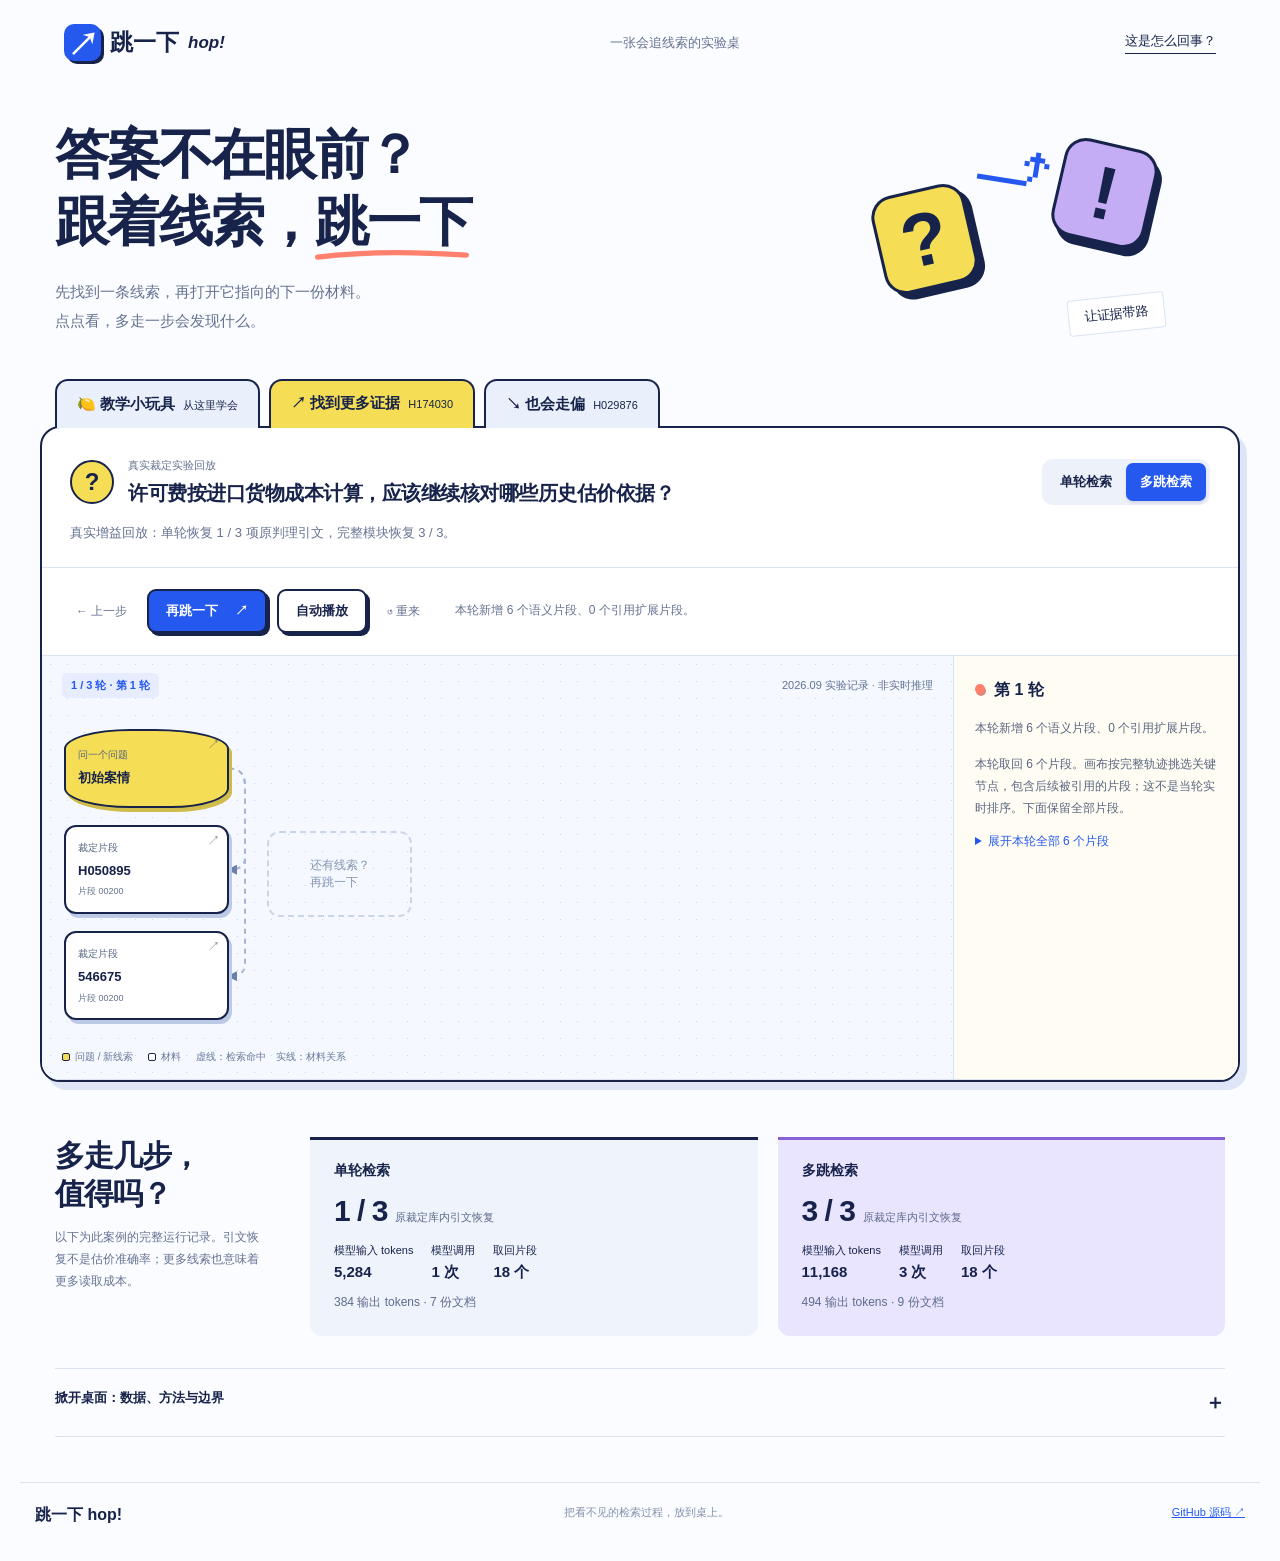
==== index.html @ 6ce22c38 "Build interactive multi-hop evidence playground" ====
<!doctype html>
<html lang="zh-CN"><head><meta charset="utf-8"><meta name="viewport" content="width=device-width, initial-scale=1"><meta name="theme-color" content="#2458ef"><meta name="description" content="点开线索，跳到下一份证据。一个可以玩的多跳检索实验，含真实海关裁定实验回放。"><title>跳一下 hop! · 多跳检索游乐场</title><link rel="stylesheet" href="style.css"></head>
<body><a class="skip" href="#playground">跳到实验桌</a><header class="topbar"><a href="./" class="logo" aria-label="跳一下首页"><span class="logo-icon">↗</span>跳一下<span class="logo-en">hop!</span></a><span class="edition">一张会追线索的实验桌</span><a href="#about" class="about-link">这是怎么回事？</a></header>
<main><section class="intro"><div><h1>答案不在眼前？<br>跟着线索，<span class="headline-hop">跳一下<svg viewBox="0 0 235 15" aria-hidden="true"><path d="M4 10Q100 -2 228 7"/></svg></span></h1><p>先找到一条线索，再打开它指向的下一份材料。<br>点点看，多走一步会发现什么。</p></div><div class="hero-toy" aria-hidden="true"><span class="toy toy-a">?</span><span class="toy-arc">⤴</span><span class="toy toy-b">!</span><span class="toy-caption">让证据带路</span></div></section>
<section id="playground" class="playground" aria-label="多跳检索互动演示"><div class="scenario-tabs" id="scenarios" aria-label="选择演示场景"></div><div class="desk"><div class="desk-top"><div class="question-wrap"><span class="question-icon">?</span><div><span id="kind" class="kind"></span><h2 id="question"></h2></div></div><div class="mode-switch" aria-label="检索方式"><button data-mode="flat" aria-pressed="false">单轮检索</button><button data-mode="full" aria-pressed="true">多跳检索</button></div></div><p class="scene-note" id="description"></p><div class="workspace"><div class="board-area"><div class="board-meta"><span id="step-label">准备出发</span><span class="replay-label" id="replay-label">脚本演示 · 不调用模型</span></div><div id="board" class="board" aria-label="证据路径"><svg id="connections" aria-hidden="true"></svg><div id="nodes" class="nodes"></div></div><div class="board-legend"><span><i class="legend-query"></i>问题 / 新线索</span><span><i class="legend-doc"></i>材料</span><span>虚线：检索命中　实线：材料关系</span></div></div><aside class="inspector" aria-label="当前线索详情"><div class="inspector-heading"><span class="pin"></span><h3 id="detail-title">从一个问题开始</h3></div><div id="detail-body"></div></aside></div><div class="controls"><div class="control-buttons"><button id="previous" class="reset" aria-label="回到上一轮">← 上一步</button><button id="next" class="button primary">开始追线索 <span>↗</span></button><button id="autoplay" class="button secondary" aria-pressed="false">自动播放</button><button id="reset" class="reset">↺ 重来</button></div><p id="step-description" role="status" aria-live="polite"></p></div></div></section>
<section class="comparison" aria-label="两种方式的对比"><div class="comparison-intro"><h2>多走几步，<br>值得吗？</h2><p id="comparison-note"></p></div><div id="metric-cards" class="metric-cards"></div></section><section id="about" class="about"><details><summary>掀开桌面：数据、方法与边界 <span>＋</span></summary><nav id="research-sources" aria-label="研究与数据来源"></nav><div id="aggregate-summary" class="aggregate-summary"></div><div class="about-content"><div><h3>你正在看什么</h3><p>这是可交互的教学示意和既有实验回放。点击与动画只展开已记录路径，不会实时调用大模型，也不会替你作出关税认定。</p><p>多跳检索在本演示中，是利用中间材料里的线索继续检索或沿文档引用关系追查。单轮只是本实验的一种基线配置，不代表所有 RAG 的能力。</p></div><div><h3>当前场景的来源与限制</h3><div id="limitations"></div></div><div><h3>如何读这些线</h3><p>虚线表示一次检索找到的材料；实线表示材料之间有明确关系。教学场景的关系是为解释机制编排的；真实场景沿用实验中的引用关系与记录。</p><p>找到曾被裁定引用的文件，不等于证明该文件适用于当前案件，更不等于自动估价正确。请打开节点查看出处。</p></div></div></details></section></main><footer><span class="footer-brand">跳一下 hop!</span><span>把看不见的检索过程，放到桌上。</span><a href="https://github.com/yuguangtongchen1/multihop-playground" target="_blank" rel="noopener noreferrer">GitHub 源码 ↗</a></footer><script src="app.js"></script></body></html>
---- style.css ----
:root{--ink:#17234a;--blue:#2458ef;--yellow:#f5de55;--coral:#ff806c;--purple:#c4adf5;--pale:#edf3ff;--line:#dbe3f3}*{box-sizing:border-box}html{scroll-behavior:smooth}body{margin:0;background:#fafcff;color:var(--ink);font-family:"PingFang SC","Microsoft YaHei",sans-serif;font-size:15px}button,a{-webkit-tap-highlight-color:transparent}button{font:inherit;color:inherit;cursor:pointer}button:disabled{cursor:default;opacity:.48}a{color:var(--blue)}:focus-visible{outline:3px solid var(--coral);outline-offset:5px}.skip{position:absolute;left:12px;top:-50px;z-index:10;background:#fff;padding:10px}.skip:focus{top:10px}.topbar{max-width:1440px;margin:auto;display:flex;align-items:center;justify-content:space-between;padding:24px 5%;gap:20px}.logo{display:flex;align-items:center;gap:9px;text-decoration:none;color:var(--ink);font-weight:900;font-size:23px}.logo-icon{background:var(--blue);color:white;border-radius:10px;box-shadow:3px 3px 0 var(--ink);display:grid;place-items:center;width:37px;height:37px;font-size:32px}.logo-en{font-size:17px;font-style:italic}.edition{font-size:13px;color:#657291}.about-link{font-size:13px;color:var(--ink);text-decoration:none;border-bottom:1px solid var(--ink);padding-bottom:3px}main{max-width:1320px;margin:auto;padding:0 40px}.intro{display:flex;justify-content:space-between;align-items:center;padding:36px 15px 42px}.intro h1{font-size:clamp(35px,4.2vw,59px);line-height:1.25;letter-spacing:-2px;margin:0;font-weight:900}.intro p{line-height:1.9;color:#657291;margin:23px 0 0}.headline-hop{position:relative;display:inline-block}.headline-hop svg{position:absolute;left:0;bottom:-8px;width:100%;height:15px;fill:none;stroke:var(--coral);stroke-width:8;stroke-linecap:round}.hero-toy{position:relative;width:315px;height:190px;margin-right:55px}.toy{position:absolute;display:grid;place-items:center;font-size:75px;font-weight:900;width:95px;height:100px;border:3px solid var(--ink);border-radius:22px;box-shadow:6px 7px 0 var(--ink)}.toy-a{background:var(--yellow);transform:rotate(-13deg);top:56px;left:22px}.toy-b{background:var(--purple);transform:rotate(13deg);top:10px;right:18px}.toy-arc{position:absolute;top:9px;left:121px;font-size:80px;transform:rotate(9deg);color:var(--blue)}.toy-caption{position:absolute;bottom:-9px;right:5px;font-size:13px;transform:rotate(-6deg);background:white;border:1px solid var(--line);padding:8px 15px;border-radius:3px}.scenario-tabs{display:flex;gap:9px;padding-left:15px;flex-wrap:wrap}.scenario-tab{border:2px solid var(--ink);border-bottom:0;border-radius:13px 13px 0 0;padding:13px 20px;background:#eaf0fb;font-weight:700;position:relative;top:2px}.scenario-tab[aria-pressed=true]{background:var(--yellow);z-index:1;padding-bottom:15px}.scenario-tab .tab-sub{font-size:11px;font-weight:500;margin-left:8px}.desk{border:2px solid var(--ink);border-radius:20px;box-shadow:7px 8px 0 #dde5f6;background:#fff;overflow:hidden}.desk-top{display:flex;justify-content:space-between;align-items:center;gap:20px;padding:27px 28px 0}.question-wrap{display:flex;align-items:center;gap:14px}.question-icon{display:grid;place-items:center;background:var(--yellow);width:44px;height:44px;border:2px solid var(--ink);border-radius:50%;font-size:24px;font-weight:900;flex-shrink:0}.kind{color:#657291;font-size:11px}.question-wrap h2{margin:5px 0 0;font-size:20px;line-height:1.5;letter-spacing:-.5px}.mode-switch{display:flex;background:#edf1fa;border-radius:10px;padding:4px;flex-shrink:0}.mode-switch button{border:0;background:transparent;padding:10px 14px;border-radius:7px;font-size:13px;font-weight:700}.mode-switch button[aria-pressed=true]{background:var(--blue);color:white;box-shadow:0 2px 3px #1c2d6320}.scene-note{margin:14px 28px 22px;color:#657291;font-size:13px;line-height:1.7;max-width:850px}.workspace{display:grid;grid-template-columns:minmax(0,1fr) 285px;gap:0;border-top:1px solid var(--line);border-bottom:1px solid var(--line);min-height:370px}.board-area{background-color:#f5f8ff;background-image:radial-gradient(#c9d4eb .8px,transparent .8px);background-size:17px 17px;position:relative;min-width:0}.board-meta{display:flex;justify-content:space-between;gap:10px;padding:17px 20px;font-size:11px;color:#607294}.board-meta #step-label{font-weight:800;color:var(--blue);background:#e7edff;border-radius:5px;padding:5px 9px}.replay-label{padding:5px 0}.board{position:relative;min-height:295px;padding:14px 22px 30px;overflow:auto}.nodes{position:relative;display:flex;align-items:center;gap:35px;min-height:240px;z-index:1}.node-column{display:flex;flex-direction:column;gap:17px;min-width:128px;max-width:165px;flex:1;align-self:center}.node{position:relative;width:100%;padding:14px 12px;text-align:left;border:2px solid var(--ink);background:#fff;border-radius:12px;box-shadow:3px 4px 0 #bccae5;min-height:79px;transition:transform .16s}.node:hover{transform:translateY(-3px)}.node[aria-pressed=true]{outline:3px solid var(--blue);outline-offset:3px}.node.query{background:var(--yellow);border-radius:40% 45% 35% 40% / 25% 25% 25% 25%;box-shadow:3px 4px 0 #d0bc4b}.node .node-type{font-size:10px;color:#536380;display:block;margin-bottom:7px}.node .node-title{font-size:13px;line-height:1.45;font-weight:800;display:block;overflow-wrap:anywhere}.node .node-arrow{position:absolute;right:7px;top:5px;font-size:13px;opacity:.5}.node.fresh{animation:pop .3s ease-out}.node.is-terminal{background:#e7dfff}.node-column.ghost{border:2px dashed #cad5e9;min-height:86px;border-radius:13px;display:grid;place-items:center;color:#8394b2;font-size:12px;max-width:145px;padding:10px}.board svg{position:absolute;top:0;left:0;pointer-events:none;z-index:0;overflow:visible}.board-legend{padding:0 20px 15px;display:flex;gap:15px;flex-wrap:wrap;color:#69799a;font-size:10px}.board-legend span{display:flex;gap:5px;align-items:center}.board-legend i{width:8px;height:8px;border-radius:2px;display:inline-block;border:1px solid var(--ink)}.legend-query{background:var(--yellow)}.legend-doc{background:white}.inspector{padding:22px 21px;background:#fffdf3;border-left:1px solid var(--line);font-size:13px;max-height:480px;overflow:auto}.inspector-heading{display:flex;gap:9px;align-items:flex-start}.pin{display:block;width:10px;height:10px;border-radius:50%;background:var(--coral);box-shadow:1px 2px 0 #d38a80;flex-shrink:0;margin-top:6px}.inspector h3{font-size:16px;margin:0 0 15px;line-height:1.5}.inspector p{font-size:12px;line-height:1.85;color:#596581;margin:0 0 14px}.inspector blockquote{margin:14px 0;padding-left:11px;border-left:3px solid var(--purple);font-size:11px;color:#536380;line-height:1.7;overflow-wrap:anywhere}.inspector a{font-size:12px;display:inline-block;margin:4px 0 10px;word-break:break-word}.detail-tag{display:inline-block;border:1px solid #d3cdb6;border-radius:4px;padding:4px 7px;font-size:10px;margin-bottom:13px}.controls{padding:20px 24px;display:flex;align-items:center;gap:25px;min-height:88px}.control-buttons{display:flex;gap:10px;align-items:center;flex-shrink:0}.button{border:2px solid var(--ink);border-radius:9px;padding:11px 17px;font-size:13px;font-weight:700;box-shadow:3px 3px 0 var(--ink)}.button:active:not(:disabled){transform:translate(2px,2px);box-shadow:1px 1px 0 var(--ink)}.primary{background:var(--blue);color:white}.primary span{margin-left:13px}.secondary{background:#fff}.reset{border:0;background:none;font-size:12px;color:#657291;padding:10px}.controls p{font-size:12px;line-height:1.65;color:#657291;margin:0}.comparison{display:flex;gap:45px;padding:55px 15px 32px}.comparison-intro{width:210px;flex-shrink:0}.comparison h2{font-size:30px;line-height:1.25;margin:0 0 15px;letter-spacing:-1px}.comparison-intro p{font-size:12px;line-height:1.8;color:#657291}.metric-cards{display:grid;grid-template-columns:1fr 1fr;gap:20px;flex:1}.metric-card{padding:22px 24px;border-top:3px solid var(--ink);background:#eef3fc;border-radius:0 0 12px 12px}.metric-card.full{background:#eae5ff;border-top-color:#8762d6}.metric-card h3{font-size:14px;margin:0 0 14px}.metric-card .big-value{font-size:30px;font-weight:900;letter-spacing:-1px}.metric-card .big-label{font-size:11px;color:#5d6c8b;margin-left:8px}.metric-card p{font-size:12px;line-height:1.8;margin:10px 0 0;color:#5d6c8b}.metric-row{display:flex;gap:18px;flex-wrap:wrap;margin-top:15px;font-size:11px}.metric-row span{display:block}.metric-row b{display:block;margin-top:5px;font-size:15px}.about{padding:0 15px 45px}.about details{border-top:1px solid var(--line);border-bottom:1px solid var(--line)}.about summary{padding:20px 0;cursor:pointer;font-size:13px;font-weight:700;list-style:none;display:flex;justify-content:space-between}.about summary::-webkit-details-marker{display:none}.about summary span{font-size:20px}.about details[open] summary span{transform:rotate(45deg)}.about-content{display:grid;grid-template-columns:1fr 1fr 1fr;gap:32px;padding-bottom:24px}.about-content h3{font-size:13px}.about-content p,.about-content li{font-size:12px;line-height:1.8;color:#657291}.about-content ul{padding-left:17px}footer{max-width:1240px;margin:auto;padding:22px 15px 35px;border-top:1px solid var(--line);display:flex;justify-content:space-between;gap:20px;color:#8290aa;font-size:11px}.footer-brand{color:var(--ink);font-weight:900;font-size:16px}@keyframes pop{from{transform:scale(.88);opacity:.3}to{transform:scale(1);opacity:1}}@media(min-width:1300px){.board{min-height:330px}.nodes{min-height:275px}}@media(max-width:950px){main{padding:0 22px}.hero-toy{margin-right:0;transform:scale(.8)}.workspace{grid-template-columns:minmax(0,1fr) 240px}.desk-top{padding:22px 20px 0}.question-wrap h2{font-size:17px}.controls{align-items:flex-start;flex-direction:column;gap:16px}.comparison{gap:25px}.comparison-intro{width:170px}.node-column{min-width:115px}.about-content{grid-template-columns:1fr 1fr}.about-content>div:last-child{grid-column:1/-1}}@media(max-width:680px){.topbar{padding:18px 20px}.edition{display:none}.logo{font-size:20px}.logo-en{font-size:14px}.intro{padding:26px 0 35px}.intro h1{font-size:37px}.intro p{font-size:13px;margin-top:18px}.hero-toy{display:none}main{padding:0 14px}.scenario-tabs{padding-left:5px;gap:5px}.scenario-tab{padding:11px 10px;font-size:11px}.scenario-tab .tab-sub{display:none}.desk{border-radius:14px;box-shadow:4px 5px 0 #dde5f6}.desk-top{align-items:flex-start;flex-direction:column;gap:16px;padding:20px 16px 0}.question-wrap h2{font-size:17px}.question-icon{width:35px;height:35px;font-size:20px}.mode-switch{width:100%}.mode-switch button{flex:1}.scene-note{margin:13px 16px 18px;font-size:12px}.workspace{display:flex;flex-direction:column}.board-meta{padding:14px 14px}.board{min-height:265px;padding:8px 18px 20px}.nodes{min-height:220px;gap:26px}.node-column{min-width:115px;max-width:140px;flex-shrink:0}.inspector{border-left:0;border-top:1px solid var(--line);max-height:240px;padding:18px}.inspector h3{margin-bottom:10px}.inspector p{margin-bottom:9px}.controls{padding:17px 15px;gap:15px}.control-buttons{gap:8px;width:100%;flex-wrap:wrap}.button{padding:10px 13px;font-size:12px}.reset{margin-left:auto}.comparison{padding:40px 5px 28px;display:block}.comparison-intro{width:auto;display:flex;align-items:center;gap:25px;margin-bottom:20px}.comparison h2{font-size:25px;flex-shrink:0;margin:0}.comparison-intro p{max-width:230px}.metric-cards{gap:12px}.metric-card{padding:17px 14px}.metric-card .big-value{font-size:25px}.metric-card .big-label{display:block;margin:3px 0 0}.metric-row{gap:12px}.about{padding:0 5px 30px}.about-content{display:block}.about-content>div{margin-bottom:24px}footer{margin:0 20px;padding:22px 0;flex-wrap:wrap}footer>span:last-child{display:none}}@media(prefers-reduced-motion:reduce){html{scroll-behavior:auto}*,*:before,*:after{animation:none!important;transition:none!important}}
.all-docs summary{cursor:pointer;font-size:12px;margin:14px 0;color:var(--blue)}.all-docs button{display:block;width:100%;text-align:left;border:0;border-bottom:1px solid #e2ddc9;background:transparent;padding:8px 0;font-size:11px}.back-detail{border:1px solid #c9c5b1;border-radius:5px;background:transparent;padding:7px 10px;font-size:11px;margin-top:9px;display:block}
@media(max-width:680px){.desk{display:flex;flex-direction:column}.desk-top{order:0}.scene-note{order:1}.controls{order:2;border-top:1px solid var(--line);background:#fff}.workspace{order:3}.intro{padding-top:17px;padding-bottom:25px}.intro h1{font-size:32px}.intro p{margin-top:15px}.controls .reset{margin-left:0;padding:7px 4px;font-size:10px}.controls .button{padding:9px 11px}.control-buttons{gap:7px}.controls p{font-size:11px}.comparison{padding-top:33px}}
/* Controls stay above the evidence table at every width. */
.desk{display:flex;flex-direction:column}.desk-top{order:0}.scene-note{order:1}.controls{order:2;border-top:1px solid var(--line)}.workspace{order:3}.chunk-number{display:block;font-size:9px;line-height:1.4;font-weight:500;margin-top:5px;color:#63728c}.aggregate-summary{padding:0 0 16px;border-bottom:1px solid var(--line);margin-bottom:20px;max-width:850px}.aggregate-summary h3{font-size:14px;margin:0 0 12px}.aggregate-summary p,.aggregate-summary li{font-size:12px;line-height:1.85;color:#657291}.aggregate-summary ul{padding-left:18px}.node-column{margin-right:3px}
#research-sources{display:flex;gap:12px 24px;flex-wrap:wrap;padding-bottom:22px;font-size:12px}footer>a{font-size:11px}
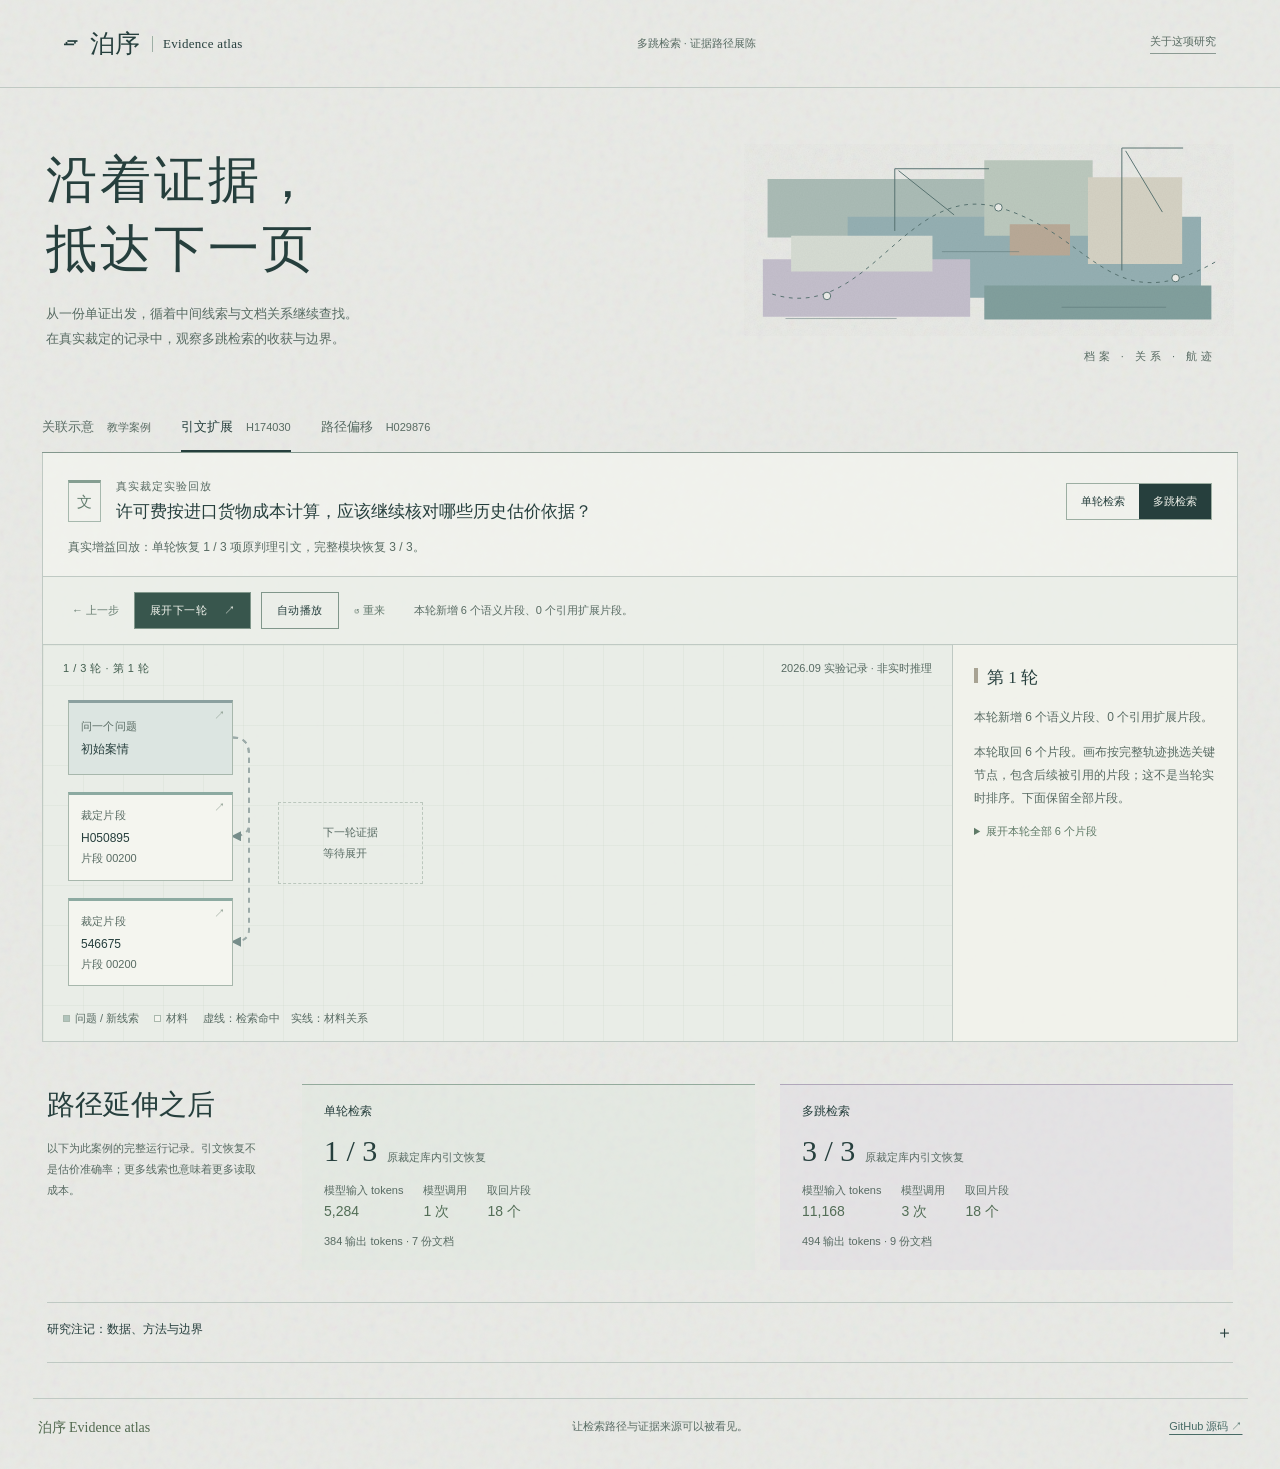
==== commit 637146ef: "Redesign as a concrete and impressionist evidence exhibition" ====
--- a/index.html
+++ b/index.html
@@ -1,6 +1,6 @@
 <!doctype html>
-<html lang="zh-CN"><head><meta charset="utf-8"><meta name="viewport" content="width=device-width, initial-scale=1"><meta name="theme-color" content="#2458ef"><meta name="description" content="点开线索，跳到下一份证据。一个可以玩的多跳检索实验，含真实海关裁定实验回放。"><title>跳一下 hop! · 多跳检索游乐场</title><link rel="stylesheet" href="style.css"></head>
-<body><a class="skip" href="#playground">跳到实验桌</a><header class="topbar"><a href="./" class="logo" aria-label="跳一下首页"><span class="logo-icon">↗</span>跳一下<span class="logo-en">hop!</span></a><span class="edition">一张会追线索的实验桌</span><a href="#about" class="about-link">这是怎么回事？</a></header>
-<main><section class="intro"><div><h1>答案不在眼前？<br>跟着线索，<span class="headline-hop">跳一下<svg viewBox="0 0 235 15" aria-hidden="true"><path d="M4 10Q100 -2 228 7"/></svg></span></h1><p>先找到一条线索，再打开它指向的下一份材料。<br>点点看，多走一步会发现什么。</p></div><div class="hero-toy" aria-hidden="true"><span class="toy toy-a">?</span><span class="toy-arc">⤴</span><span class="toy toy-b">!</span><span class="toy-caption">让证据带路</span></div></section>
-<section id="playground" class="playground" aria-label="多跳检索互动演示"><div class="scenario-tabs" id="scenarios" aria-label="选择演示场景"></div><div class="desk"><div class="desk-top"><div class="question-wrap"><span class="question-icon">?</span><div><span id="kind" class="kind"></span><h2 id="question"></h2></div></div><div class="mode-switch" aria-label="检索方式"><button data-mode="flat" aria-pressed="false">单轮检索</button><button data-mode="full" aria-pressed="true">多跳检索</button></div></div><p class="scene-note" id="description"></p><div class="workspace"><div class="board-area"><div class="board-meta"><span id="step-label">准备出发</span><span class="replay-label" id="replay-label">脚本演示 · 不调用模型</span></div><div id="board" class="board" aria-label="证据路径"><svg id="connections" aria-hidden="true"></svg><div id="nodes" class="nodes"></div></div><div class="board-legend"><span><i class="legend-query"></i>问题 / 新线索</span><span><i class="legend-doc"></i>材料</span><span>虚线：检索命中　实线：材料关系</span></div></div><aside class="inspector" aria-label="当前线索详情"><div class="inspector-heading"><span class="pin"></span><h3 id="detail-title">从一个问题开始</h3></div><div id="detail-body"></div></aside></div><div class="controls"><div class="control-buttons"><button id="previous" class="reset" aria-label="回到上一轮">← 上一步</button><button id="next" class="button primary">开始追线索 <span>↗</span></button><button id="autoplay" class="button secondary" aria-pressed="false">自动播放</button><button id="reset" class="reset">↺ 重来</button></div><p id="step-description" role="status" aria-live="polite"></p></div></div></section>
-<section class="comparison" aria-label="两种方式的对比"><div class="comparison-intro"><h2>多走几步，<br>值得吗？</h2><p id="comparison-note"></p></div><div id="metric-cards" class="metric-cards"></div></section><section id="about" class="about"><details><summary>掀开桌面：数据、方法与边界 <span>＋</span></summary><nav id="research-sources" aria-label="研究与数据来源"></nav><div id="aggregate-summary" class="aggregate-summary"></div><div class="about-content"><div><h3>你正在看什么</h3><p>这是可交互的教学示意和既有实验回放。点击与动画只展开已记录路径，不会实时调用大模型，也不会替你作出关税认定。</p><p>多跳检索在本演示中，是利用中间材料里的线索继续检索或沿文档引用关系追查。单轮只是本实验的一种基线配置，不代表所有 RAG 的能力。</p></div><div><h3>当前场景的来源与限制</h3><div id="limitations"></div></div><div><h3>如何读这些线</h3><p>虚线表示一次检索找到的材料；实线表示材料之间有明确关系。教学场景的关系是为解释机制编排的；真实场景沿用实验中的引用关系与记录。</p><p>找到曾被裁定引用的文件，不等于证明该文件适用于当前案件，更不等于自动估价正确。请打开节点查看出处。</p></div></div></details></section></main><footer><span class="footer-brand">跳一下 hop!</span><span>把看不见的检索过程，放到桌上。</span><a href="https://github.com/yuguangtongchen1/multihop-playground" target="_blank" rel="noopener noreferrer">GitHub 源码 ↗</a></footer><script src="app.js"></script></body></html>
+<html lang="zh-CN"><head><meta charset="utf-8"><meta name="viewport" content="width=device-width, initial-scale=1"><meta name="theme-color" content="#263f3d"><meta name="description" content="循着文档关系，抵达下一份证据。多跳检索交互展陈，含真实海关裁定实验回放。"><title>泊序 · 多跳检索证据图谱</title><link rel="stylesheet" href="style.css"></head>
+<body><a class="skip" href="#playground">跳到证据图谱</a><header class="topbar"><a href="./" class="logo" aria-label="泊序首页"><span class="logo-icon">▱</span>泊序<span class="logo-en">Evidence atlas</span></a><span class="edition">多跳检索 · 证据路径展陈</span><a href="#about" class="about-link">关于这项研究</a></header>
+<main><section class="intro"><div><h1>沿着证据，<br>抵达下一页</h1><p>从一份单证出发，循着中间线索与文档关系继续查找。<br>在真实裁定的记录中，观察多跳检索的收获与边界。</p></div><div class="harbor-art" aria-hidden="true"><svg viewBox="0 0 520 220" xmlns="http://www.w3.org/2000/svg"><defs><filter id="grain"><feTurbulence type="fractalNoise" baseFrequency=".7" numOctaves="3" stitchTiles="stitch"/><feColorMatrix type="saturate" values="0"/><feComponentTransfer><feFuncA type="linear" slope=".1"/></feComponentTransfer><feBlend in="SourceGraphic" mode="multiply"/></filter></defs><g filter="url(#grain)"><path fill="#aabbb5" d="M25 50h260v62H25z"/><path fill="#94afb2" d="M110 90h375v86H110z"/><path fill="#c3becb" d="M20 135h220v61H20z"/><path fill="#bbc8bd" d="M255 30h115v80H255z"/><path fill="#d4d1c3" d="M365 48h100v92H365z"/><path fill="#819f9d" d="M255 163h241v36H255z"/><path fill="#d5dbd2" d="M50 110h150v38H50z"/><path fill="#b8a997" d="M282 98h64v33h-64z"/></g><g fill="none" stroke="#526e6c" stroke-width="1"><path d="M30 172C132 204 170 52 270 80S388 202 500 138" stroke-dasharray="4 5"/><path d="M160 105V39h100M164 41l59 47M401 147V17h65M405 20l39 65"/><path d="M44 198h118m175-12h111M210 127h82" opacity=".5"/></g><g fill="#e8e9e5" stroke="#526e6c"><circle cx="88" cy="174" r="4"/><circle cx="270" cy="80" r="4"/><circle cx="458" cy="155" r="4"/></g></svg><span>档案 · 关系 · 航迹</span></div></section>
+<section id="playground" class="playground" aria-label="多跳检索互动展陈"><div class="scenario-tabs" id="scenarios" aria-label="选择演示场景"></div><div class="desk"><div class="desk-top"><div class="question-wrap"><span class="question-icon">文</span><div><span id="kind" class="kind"></span><h2 id="question"></h2></div></div><div class="mode-switch" aria-label="检索方式"><button data-mode="flat" aria-pressed="false">单轮检索</button><button data-mode="full" aria-pressed="true">多跳检索</button></div></div><p class="scene-note" id="description"></p><div class="workspace"><div class="board-area"><div class="board-meta"><span id="step-label">准备出发</span><span class="replay-label" id="replay-label">脚本演示 · 不调用模型</span></div><div id="board" class="board" aria-label="证据路径"><svg id="connections" aria-hidden="true"></svg><div id="nodes" class="nodes"></div></div><div class="board-legend"><span><i class="legend-query"></i>问题 / 新线索</span><span><i class="legend-doc"></i>材料</span><span>虚线：检索命中　实线：材料关系</span></div></div><aside class="inspector" aria-label="当前线索详情"><div class="inspector-heading"><span class="pin"></span><h3 id="detail-title">从一项问题出发</h3></div><div id="detail-body"></div></aside></div><div class="controls"><div class="control-buttons"><button id="previous" class="reset" aria-label="回到上一轮">← 上一步</button><button id="next" class="button primary">展开第一轮 <span>↗</span></button><button id="autoplay" class="button secondary" aria-pressed="false">自动播放</button><button id="reset" class="reset">↺ 重来</button></div><p id="step-description" role="status" aria-live="polite"></p></div></div></section>
+<section class="comparison" aria-label="两种方式的对比"><div class="comparison-intro"><h2>路径延伸之后</h2><p id="comparison-note"></p></div><div id="metric-cards" class="metric-cards"></div></section><section id="about" class="about"><details><summary>研究注记：数据、方法与边界 <span>＋</span></summary><nav id="research-sources" aria-label="研究与数据来源"></nav><div id="aggregate-summary" class="aggregate-summary"></div><div class="about-content"><div><h3>你正在看什么</h3><p>这是可交互的教学示意和既有实验回放。点击与动画只展开已记录路径，不会实时调用大模型，也不会替你作出关税认定。</p><p>多跳检索在本演示中，是利用中间材料里的线索继续检索或沿文档引用关系追查。单轮只是本实验的一种基线配置，不代表所有 RAG 的能力。</p></div><div><h3>当前场景的来源与限制</h3><div id="limitations"></div></div><div><h3>如何读这些线</h3><p>虚线表示一次检索找到的材料；实线表示材料之间有明确关系。教学场景的关系是为解释机制编排的；真实场景沿用实验中的引用关系与记录。</p><p>找到曾被裁定引用的文件，不等于证明该文件适用于当前案件，更不等于自动估价正确。请打开节点查看出处。</p></div></div></details></section></main><footer><span class="footer-brand">泊序 Evidence atlas</span><span>让检索路径与证据来源可以被看见。</span><a href="https://github.com/yuguangtongchen1/multihop-playground" target="_blank" rel="noopener noreferrer">GitHub 源码 ↗</a></footer><script src="app.js"></script></body></html>
--- a/style.css
+++ b/style.css
@@ -1,6 +1 @@
-:root{--ink:#17234a;--blue:#2458ef;--yellow:#f5de55;--coral:#ff806c;--purple:#c4adf5;--pale:#edf3ff;--line:#dbe3f3}*{box-sizing:border-box}html{scroll-behavior:smooth}body{margin:0;background:#fafcff;color:var(--ink);font-family:"PingFang SC","Microsoft YaHei",sans-serif;font-size:15px}button,a{-webkit-tap-highlight-color:transparent}button{font:inherit;color:inherit;cursor:pointer}button:disabled{cursor:default;opacity:.48}a{color:var(--blue)}:focus-visible{outline:3px solid var(--coral);outline-offset:5px}.skip{position:absolute;left:12px;top:-50px;z-index:10;background:#fff;padding:10px}.skip:focus{top:10px}.topbar{max-width:1440px;margin:auto;display:flex;align-items:center;justify-content:space-between;padding:24px 5%;gap:20px}.logo{display:flex;align-items:center;gap:9px;text-decoration:none;color:var(--ink);font-weight:900;font-size:23px}.logo-icon{background:var(--blue);color:white;border-radius:10px;box-shadow:3px 3px 0 var(--ink);display:grid;place-items:center;width:37px;height:37px;font-size:32px}.logo-en{font-size:17px;font-style:italic}.edition{font-size:13px;color:#657291}.about-link{font-size:13px;color:var(--ink);text-decoration:none;border-bottom:1px solid var(--ink);padding-bottom:3px}main{max-width:1320px;margin:auto;padding:0 40px}.intro{display:flex;justify-content:space-between;align-items:center;padding:36px 15px 42px}.intro h1{font-size:clamp(35px,4.2vw,59px);line-height:1.25;letter-spacing:-2px;margin:0;font-weight:900}.intro p{line-height:1.9;color:#657291;margin:23px 0 0}.headline-hop{position:relative;display:inline-block}.headline-hop svg{position:absolute;left:0;bottom:-8px;width:100%;height:15px;fill:none;stroke:var(--coral);stroke-width:8;stroke-linecap:round}.hero-toy{position:relative;width:315px;height:190px;margin-right:55px}.toy{position:absolute;display:grid;place-items:center;font-size:75px;font-weight:900;width:95px;height:100px;border:3px solid var(--ink);border-radius:22px;box-shadow:6px 7px 0 var(--ink)}.toy-a{background:var(--yellow);transform:rotate(-13deg);top:56px;left:22px}.toy-b{background:var(--purple);transform:rotate(13deg);top:10px;right:18px}.toy-arc{position:absolute;top:9px;left:121px;font-size:80px;transform:rotate(9deg);color:var(--blue)}.toy-caption{position:absolute;bottom:-9px;right:5px;font-size:13px;transform:rotate(-6deg);background:white;border:1px solid var(--line);padding:8px 15px;border-radius:3px}.scenario-tabs{display:flex;gap:9px;padding-left:15px;flex-wrap:wrap}.scenario-tab{border:2px solid var(--ink);border-bottom:0;border-radius:13px 13px 0 0;padding:13px 20px;background:#eaf0fb;font-weight:700;position:relative;top:2px}.scenario-tab[aria-pressed=true]{background:var(--yellow);z-index:1;padding-bottom:15px}.scenario-tab .tab-sub{font-size:11px;font-weight:500;margin-left:8px}.desk{border:2px solid var(--ink);border-radius:20px;box-shadow:7px 8px 0 #dde5f6;background:#fff;overflow:hidden}.desk-top{display:flex;justify-content:space-between;align-items:center;gap:20px;padding:27px 28px 0}.question-wrap{display:flex;align-items:center;gap:14px}.question-icon{display:grid;place-items:center;background:var(--yellow);width:44px;height:44px;border:2px solid var(--ink);border-radius:50%;font-size:24px;font-weight:900;flex-shrink:0}.kind{color:#657291;font-size:11px}.question-wrap h2{margin:5px 0 0;font-size:20px;line-height:1.5;letter-spacing:-.5px}.mode-switch{display:flex;background:#edf1fa;border-radius:10px;padding:4px;flex-shrink:0}.mode-switch button{border:0;background:transparent;padding:10px 14px;border-radius:7px;font-size:13px;font-weight:700}.mode-switch button[aria-pressed=true]{background:var(--blue);color:white;box-shadow:0 2px 3px #1c2d6320}.scene-note{margin:14px 28px 22px;color:#657291;font-size:13px;line-height:1.7;max-width:850px}.workspace{display:grid;grid-template-columns:minmax(0,1fr) 285px;gap:0;border-top:1px solid var(--line);border-bottom:1px solid var(--line);min-height:370px}.board-area{background-color:#f5f8ff;background-image:radial-gradient(#c9d4eb .8px,transparent .8px);background-size:17px 17px;position:relative;min-width:0}.board-meta{display:flex;justify-content:space-between;gap:10px;padding:17px 20px;font-size:11px;color:#607294}.board-meta #step-label{font-weight:800;color:var(--blue);background:#e7edff;border-radius:5px;padding:5px 9px}.replay-label{padding:5px 0}.board{position:relative;min-height:295px;padding:14px 22px 30px;overflow:auto}.nodes{position:relative;display:flex;align-items:center;gap:35px;min-height:240px;z-index:1}.node-column{display:flex;flex-direction:column;gap:17px;min-width:128px;max-width:165px;flex:1;align-self:center}.node{position:relative;width:100%;padding:14px 12px;text-align:left;border:2px solid var(--ink);background:#fff;border-radius:12px;box-shadow:3px 4px 0 #bccae5;min-height:79px;transition:transform .16s}.node:hover{transform:translateY(-3px)}.node[aria-pressed=true]{outline:3px solid var(--blue);outline-offset:3px}.node.query{background:var(--yellow);border-radius:40% 45% 35% 40% / 25% 25% 25% 25%;box-shadow:3px 4px 0 #d0bc4b}.node .node-type{font-size:10px;color:#536380;display:block;margin-bottom:7px}.node .node-title{font-size:13px;line-height:1.45;font-weight:800;display:block;overflow-wrap:anywhere}.node .node-arrow{position:absolute;right:7px;top:5px;font-size:13px;opacity:.5}.node.fresh{animation:pop .3s ease-out}.node.is-terminal{background:#e7dfff}.node-column.ghost{border:2px dashed #cad5e9;min-height:86px;border-radius:13px;display:grid;place-items:center;color:#8394b2;font-size:12px;max-width:145px;padding:10px}.board svg{position:absolute;top:0;left:0;pointer-events:none;z-index:0;overflow:visible}.board-legend{padding:0 20px 15px;display:flex;gap:15px;flex-wrap:wrap;color:#69799a;font-size:10px}.board-legend span{display:flex;gap:5px;align-items:center}.board-legend i{width:8px;height:8px;border-radius:2px;display:inline-block;border:1px solid var(--ink)}.legend-query{background:var(--yellow)}.legend-doc{background:white}.inspector{padding:22px 21px;background:#fffdf3;border-left:1px solid var(--line);font-size:13px;max-height:480px;overflow:auto}.inspector-heading{display:flex;gap:9px;align-items:flex-start}.pin{display:block;width:10px;height:10px;border-radius:50%;background:var(--coral);box-shadow:1px 2px 0 #d38a80;flex-shrink:0;margin-top:6px}.inspector h3{font-size:16px;margin:0 0 15px;line-height:1.5}.inspector p{font-size:12px;line-height:1.85;color:#596581;margin:0 0 14px}.inspector blockquote{margin:14px 0;padding-left:11px;border-left:3px solid var(--purple);font-size:11px;color:#536380;line-height:1.7;overflow-wrap:anywhere}.inspector a{font-size:12px;display:inline-block;margin:4px 0 10px;word-break:break-word}.detail-tag{display:inline-block;border:1px solid #d3cdb6;border-radius:4px;padding:4px 7px;font-size:10px;margin-bottom:13px}.controls{padding:20px 24px;display:flex;align-items:center;gap:25px;min-height:88px}.control-buttons{display:flex;gap:10px;align-items:center;flex-shrink:0}.button{border:2px solid var(--ink);border-radius:9px;padding:11px 17px;font-size:13px;font-weight:700;box-shadow:3px 3px 0 var(--ink)}.button:active:not(:disabled){transform:translate(2px,2px);box-shadow:1px 1px 0 var(--ink)}.primary{background:var(--blue);color:white}.primary span{margin-left:13px}.secondary{background:#fff}.reset{border:0;background:none;font-size:12px;color:#657291;padding:10px}.controls p{font-size:12px;line-height:1.65;color:#657291;margin:0}.comparison{display:flex;gap:45px;padding:55px 15px 32px}.comparison-intro{width:210px;flex-shrink:0}.comparison h2{font-size:30px;line-height:1.25;margin:0 0 15px;letter-spacing:-1px}.comparison-intro p{font-size:12px;line-height:1.8;color:#657291}.metric-cards{display:grid;grid-template-columns:1fr 1fr;gap:20px;flex:1}.metric-card{padding:22px 24px;border-top:3px solid var(--ink);background:#eef3fc;border-radius:0 0 12px 12px}.metric-card.full{background:#eae5ff;border-top-color:#8762d6}.metric-card h3{font-size:14px;margin:0 0 14px}.metric-card .big-value{font-size:30px;font-weight:900;letter-spacing:-1px}.metric-card .big-label{font-size:11px;color:#5d6c8b;margin-left:8px}.metric-card p{font-size:12px;line-height:1.8;margin:10px 0 0;color:#5d6c8b}.metric-row{display:flex;gap:18px;flex-wrap:wrap;margin-top:15px;font-size:11px}.metric-row span{display:block}.metric-row b{display:block;margin-top:5px;font-size:15px}.about{padding:0 15px 45px}.about details{border-top:1px solid var(--line);border-bottom:1px solid var(--line)}.about summary{padding:20px 0;cursor:pointer;font-size:13px;font-weight:700;list-style:none;display:flex;justify-content:space-between}.about summary::-webkit-details-marker{display:none}.about summary span{font-size:20px}.about details[open] summary span{transform:rotate(45deg)}.about-content{display:grid;grid-template-columns:1fr 1fr 1fr;gap:32px;padding-bottom:24px}.about-content h3{font-size:13px}.about-content p,.about-content li{font-size:12px;line-height:1.8;color:#657291}.about-content ul{padding-left:17px}footer{max-width:1240px;margin:auto;padding:22px 15px 35px;border-top:1px solid var(--line);display:flex;justify-content:space-between;gap:20px;color:#8290aa;font-size:11px}.footer-brand{color:var(--ink);font-weight:900;font-size:16px}@keyframes pop{from{transform:scale(.88);opacity:.3}to{transform:scale(1);opacity:1}}@media(min-width:1300px){.board{min-height:330px}.nodes{min-height:275px}}@media(max-width:950px){main{padding:0 22px}.hero-toy{margin-right:0;transform:scale(.8)}.workspace{grid-template-columns:minmax(0,1fr) 240px}.desk-top{padding:22px 20px 0}.question-wrap h2{font-size:17px}.controls{align-items:flex-start;flex-direction:column;gap:16px}.comparison{gap:25px}.comparison-intro{width:170px}.node-column{min-width:115px}.about-content{grid-template-columns:1fr 1fr}.about-content>div:last-child{grid-column:1/-1}}@media(max-width:680px){.topbar{padding:18px 20px}.edition{display:none}.logo{font-size:20px}.logo-en{font-size:14px}.intro{padding:26px 0 35px}.intro h1{font-size:37px}.intro p{font-size:13px;margin-top:18px}.hero-toy{display:none}main{padding:0 14px}.scenario-tabs{padding-left:5px;gap:5px}.scenario-tab{padding:11px 10px;font-size:11px}.scenario-tab .tab-sub{display:none}.desk{border-radius:14px;box-shadow:4px 5px 0 #dde5f6}.desk-top{align-items:flex-start;flex-direction:column;gap:16px;padding:20px 16px 0}.question-wrap h2{font-size:17px}.question-icon{width:35px;height:35px;font-size:20px}.mode-switch{width:100%}.mode-switch button{flex:1}.scene-note{margin:13px 16px 18px;font-size:12px}.workspace{display:flex;flex-direction:column}.board-meta{padding:14px 14px}.board{min-height:265px;padding:8px 18px 20px}.nodes{min-height:220px;gap:26px}.node-column{min-width:115px;max-width:140px;flex-shrink:0}.inspector{border-left:0;border-top:1px solid var(--line);max-height:240px;padding:18px}.inspector h3{margin-bottom:10px}.inspector p{margin-bottom:9px}.controls{padding:17px 15px;gap:15px}.control-buttons{gap:8px;width:100%;flex-wrap:wrap}.button{padding:10px 13px;font-size:12px}.reset{margin-left:auto}.comparison{padding:40px 5px 28px;display:block}.comparison-intro{width:auto;display:flex;align-items:center;gap:25px;margin-bottom:20px}.comparison h2{font-size:25px;flex-shrink:0;margin:0}.comparison-intro p{max-width:230px}.metric-cards{gap:12px}.metric-card{padding:17px 14px}.metric-card .big-value{font-size:25px}.metric-card .big-label{display:block;margin:3px 0 0}.metric-row{gap:12px}.about{padding:0 5px 30px}.about-content{display:block}.about-content>div{margin-bottom:24px}footer{margin:0 20px;padding:22px 0;flex-wrap:wrap}footer>span:last-child{display:none}}@media(prefers-reduced-motion:reduce){html{scroll-behavior:auto}*,*:before,*:after{animation:none!important;transition:none!important}}
-.all-docs summary{cursor:pointer;font-size:12px;margin:14px 0;color:var(--blue)}.all-docs button{display:block;width:100%;text-align:left;border:0;border-bottom:1px solid #e2ddc9;background:transparent;padding:8px 0;font-size:11px}.back-detail{border:1px solid #c9c5b1;border-radius:5px;background:transparent;padding:7px 10px;font-size:11px;margin-top:9px;display:block}
-@media(max-width:680px){.desk{display:flex;flex-direction:column}.desk-top{order:0}.scene-note{order:1}.controls{order:2;border-top:1px solid var(--line);background:#fff}.workspace{order:3}.intro{padding-top:17px;padding-bottom:25px}.intro h1{font-size:32px}.intro p{margin-top:15px}.controls .reset{margin-left:0;padding:7px 4px;font-size:10px}.controls .button{padding:9px 11px}.control-buttons{gap:7px}.controls p{font-size:11px}.comparison{padding-top:33px}}
-/* Controls stay above the evidence table at every width. */
-.desk{display:flex;flex-direction:column}.desk-top{order:0}.scene-note{order:1}.controls{order:2;border-top:1px solid var(--line)}.workspace{order:3}.chunk-number{display:block;font-size:9px;line-height:1.4;font-weight:500;margin-top:5px;color:#63728c}.aggregate-summary{padding:0 0 16px;border-bottom:1px solid var(--line);margin-bottom:20px;max-width:850px}.aggregate-summary h3{font-size:14px;margin:0 0 12px}.aggregate-summary p,.aggregate-summary li{font-size:12px;line-height:1.85;color:#657291}.aggregate-summary ul{padding-left:18px}.node-column{margin-right:3px}
-#research-sources{display:flex;gap:12px 24px;flex-wrap:wrap;padding-bottom:22px;font-size:12px}footer>a{font-size:11px}
+:root{--ink:#263f3d;--muted:#586b63;--paper:#e8e9e5;--blue:#486b66;--line:#bfc9c3;--lilac:#c2bdcd;--green:#a9bda9}*{box-sizing:border-box}html{scroll-behavior:smooth}body{margin:0;color:var(--ink);background:var(--paper);background-image:url("data:image/svg+xml,%3Csvg viewBox='0 0 180 180' xmlns='http://www.w3.org/2000/svg'%3E%3Cfilter id='n'%3E%3CfeTurbulence type='fractalNoise' baseFrequency='.9' numOctaves='3' stitchTiles='stitch'/%3E%3C/filter%3E%3Cpath fill='%238b958d' filter='url(%23n)' opacity='.07' d='M0 0h180v180H0z'/%3E%3C/svg%3E");font-family:"PingFang SC","Microsoft YaHei",sans-serif;font-size:14px}button,a{-webkit-tap-highlight-color:transparent}button{font:inherit;color:inherit;cursor:pointer}button:disabled{opacity:.4;cursor:default}a{color:var(--blue);text-underline-offset:4px}:focus-visible{outline:2px solid #7b6761;outline-offset:4px}.skip{position:absolute;left:15px;top:-60px;background:#fff;padding:10px;z-index:20}.skip:focus{top:15px}.topbar{max-width:1400px;margin:auto;padding:27px 5%;display:flex;align-items:center;justify-content:space-between;gap:20px;border-bottom:1px solid var(--line)}.logo{display:flex;align-items:center;gap:12px;text-decoration:none;color:var(--ink);font-family:"Songti SC","STSong",serif;font-size:25px}.logo-icon{font-size:27px}.logo-en{font-family:Georgia,serif;font-size:13px;letter-spacing:.3px;padding-left:10px;border-left:1px solid #9eafa6}.edition,.about-link{font-size:11px;color:var(--muted)}.about-link{text-decoration:none;border-bottom:1px solid #8b9a93;padding-bottom:4px}main{max-width:1300px;margin:auto;padding:0 42px}.intro{display:flex;justify-content:space-between;align-items:center;padding:44px 4px 40px;gap:35px}.intro h1{font-family:"Songti SC","STSong","Noto Serif CJK SC",serif;font-size:clamp(34px,4vw,53px);font-weight:400;line-height:1.35;letter-spacing:3px;margin:0}.intro p{color:var(--muted);font-size:13px;line-height:1.9;margin:19px 0 0}.harbor-art{width:46%;max-width:490px;position:relative;flex-shrink:0}.harbor-art svg{width:100%;display:block}.harbor-art span{display:block;text-align:right;font-size:11px;letter-spacing:4px;color:#586b63;margin:10px 18px 0}.scenario-tabs{display:flex;gap:30px;border-bottom:1px solid #83978d;padding-left:0}.scenario-tab{border:0;border-bottom:2px solid transparent;background:transparent;padding:14px 0;font-size:13px;color:#586b63}.scenario-tab[aria-pressed=true]{border-bottom-color:var(--ink);color:var(--ink)}.tab-sub{font-size:11px;color:#586b63;margin-left:13px}.desk{border:1px solid var(--line);border-top:0;background:#f4f5f0b8;display:flex;flex-direction:column}.desk-top{order:0;display:flex;align-items:center;justify-content:space-between;gap:22px;padding:24px 25px 0}.question-wrap{display:flex;align-items:center;gap:15px}.question-icon{display:grid;place-items:center;flex-shrink:0;width:33px;height:42px;border:1px solid #a6b8ad;border-top:3px solid #859e91;font-family:"Songti SC",serif;font-size:15px;color:#647f70}.kind{font-size:11px;letter-spacing:1px;color:#586b63}.question-wrap h2{font-size:17px;font-weight:500;line-height:1.5;margin:5px 0 0}.mode-switch{display:flex;flex-shrink:0;border:1px solid #9caea2}.mode-switch button{background:transparent;border:0;padding:10px 14px;font-size:11px}.mode-switch button[aria-pressed=true]{background:var(--ink);color:#eef0e9}.scene-note{order:1;color:#586b63;font-size:12px;line-height:1.7;margin:12px 25px 19px;max-width:820px}.controls{order:2;display:flex;align-items:center;gap:24px;padding:15px 24px;border-top:1px solid var(--line);background:#e8ede7a8}.control-buttons{display:flex;gap:10px;align-items:center;flex-shrink:0}.button{border:1px solid #81978b;padding:10px 15px;font-size:11px;letter-spacing:.4px}.primary{background:#38564d;color:#f5f6ef}.primary span{margin-left:13px}.secondary{background:transparent}.reset{background:transparent;border:0;padding:8px 5px;font-size:11px;color:#667c70}.controls p{font-size:11px;color:#586b63;line-height:1.8;margin:0}.workspace{order:3;display:grid;grid-template-columns:minmax(0,1fr) 285px;border-top:1px solid var(--line);min-height:330px}.board-area{background:#e6ece5a6;min-width:0;position:relative;background-image:linear-gradient(#c7d3c538 1px,transparent 1px),linear-gradient(90deg,#c7d3c538 1px,transparent 1px);background-size:40px 40px}.board-meta{display:flex;align-items:center;justify-content:space-between;gap:10px;padding:16px 20px;font-size:11px;color:#586b63}.board-meta #step-label{color:#425e4f;letter-spacing:.5px}.board{position:relative;min-height:290px;padding:8px 25px 25px;overflow:auto}.nodes{display:flex;align-items:center;gap:42px;min-height:246px;position:relative;z-index:1}.node-column{display:flex;flex-direction:column;gap:17px;min-width:126px;max-width:165px;flex:1;align-self:center;margin-right:3px}.node{position:relative;width:100%;padding:13px 12px;text-align:left;border:1px solid #a7b7ac;border-top:3px solid #8caaa1;background:#f4f5ef;min-height:75px;transition:background .15s}.node:hover{background:#fff}.node[aria-pressed=true]{outline:2px solid #526f61;outline-offset:3px}.node.query{border-top-color:#8ba09f;background:#dce5e1}.node.is-terminal{background:#e6e3eb;border-top-color:#a49caf}.node-type{font-size:11px;color:#586b63;display:block;margin-bottom:6px;letter-spacing:.2px}.node-title{font-size:12px;line-height:1.5;font-weight:500;display:block;overflow-wrap:anywhere}.chunk-number{font-size:11px;color:#586b63;font-weight:400;display:block;margin-top:3px}.node-arrow{position:absolute;right:7px;top:5px;font-size:11px;color:#87998c}.node-column.ghost{border:1px dashed #bbc7bd;min-height:82px;max-width:145px;padding:15px;color:#586b63;display:grid;place-items:center;font-size:11px;line-height:1.9}.board svg{position:absolute;top:0;left:0;pointer-events:none;overflow:visible;z-index:0}.board-legend{display:flex;gap:15px;flex-wrap:wrap;padding:0 20px 15px;color:#586b63;font-size:11px}.board-legend span{display:flex;align-items:center;gap:5px}.board-legend i{height:7px;width:7px;border:1px solid #a9b8ad;display:inline-block}.legend-query{background:#b1c4bc}.legend-doc{background:#f4f5ef}.inspector{padding:20px 21px;background:#f2f2ebe6;border-left:1px solid var(--line);max-height:480px;overflow:auto}.inspector-heading{display:flex;gap:9px;align-items:flex-start}.pin{width:4px;height:15px;background:#a8a393;display:block;flex-shrink:0;margin-top:3px}.inspector h3{font-family:"Songti SC","STSong",serif;font-size:17px;font-weight:500;line-height:1.5;margin:0 0 15px}.inspector p{font-size:12px;color:#586b63;line-height:1.9;margin:0 0 13px}.inspector blockquote{margin:13px 0;padding-left:11px;border-left:2px solid #b5afbf;font-size:12px;line-height:1.8;color:#586b63;overflow-wrap:anywhere}.inspector a{font-size:12px;display:inline-block;margin:3px 0 9px;word-break:break-word}.detail-tag{font-size:11px;display:inline-block;border:1px solid #c3c9ba;padding:4px 7px;margin-bottom:12px;color:#586b63}.all-docs summary{font-size:11px;cursor:pointer;margin:14px 0;color:#5f7a67}.all-docs button{display:block;width:100%;padding:8px 0;text-align:left;border:0;border-bottom:1px solid #d4d9ce;background:transparent;font-size:11px}.back-detail{border:1px solid #bdc7b8;padding:7px 10px;font-size:11px;background:transparent;display:block;margin-top:8px}.comparison{display:flex;gap:45px;padding:42px 5px 32px}.comparison-intro{width:210px;flex-shrink:0}.comparison h2{font-family:"Songti SC","STSong",serif;font-size:28px;font-weight:400;line-height:1.5;margin:0 0 12px}.comparison-intro p{font-size:11px;color:#586b63;line-height:1.9}.metric-cards{display:grid;grid-template-columns:1fr 1fr;gap:25px;flex:1}.metric-card{padding:18px 22px;border-top:1px solid #93aa9c;background:#dce5dc70}.metric-card.full{background:#dcd9e270;border-top-color:#b0a7ba}.metric-card h3{font-size:12px;font-weight:500;margin:0 0 14px}.big-value{font-family:Georgia,serif;font-size:30px;font-weight:400}.big-label{font-size:11px;color:#586b63;margin-left:10px}.metric-card p{font-size:11px;line-height:1.9;color:#586b63;margin:10px 0 0}.metric-row{display:flex;gap:20px;flex-wrap:wrap;font-size:11px;margin-top:15px;color:#586b63}.metric-row b{display:block;font-weight:500;font-size:14px;margin-top:5px;color:#526d56}.about{padding:0 5px 35px}.about details{border-top:1px solid var(--line);border-bottom:1px solid var(--line)}.about summary{padding:18px 0;font-size:12px;cursor:pointer;list-style:none;display:flex;justify-content:space-between}.about summary::-webkit-details-marker{display:none}.about summary span{font-size:17px}.about details[open] summary span{transform:rotate(45deg)}.about-content{display:grid;grid-template-columns:1fr 1fr 1fr;gap:30px;padding-bottom:24px}.about-content h3,.aggregate-summary h3{font-size:12px;font-weight:500}.about-content p,.about-content li,.aggregate-summary p,.aggregate-summary li{font-size:11px;line-height:1.9;color:#586b63}.about-content ul,.aggregate-summary ul{padding-left:17px}.aggregate-summary{padding:0 0 16px;border-bottom:1px solid var(--line);margin-bottom:20px;max-width:850px}#research-sources{display:flex;gap:12px 24px;flex-wrap:wrap;padding-bottom:22px;font-size:11px}footer{max-width:1215px;margin:auto;padding:20px 5px 32px;border-top:1px solid var(--line);display:flex;justify-content:space-between;gap:20px;font-size:11px;color:#586b63}.footer-brand{font-family:"Songti SC",serif;font-size:14px;color:#52694f}footer>a{font-size:11px}@media(max-width:950px){main{padding:0 25px}.intro h1{font-size:39px}.harbor-art{width:43%}.workspace{grid-template-columns:minmax(0,1fr) 240px}.desk-top{padding:20px 20px 0}.question-wrap h2{font-size:15px}.controls{gap:15px;flex-wrap:wrap}.comparison{gap:25px}.comparison-intro{width:160px}.node-column{min-width:112px}.about-content{grid-template-columns:1fr 1fr}.about-content>div:last-child{grid-column:1/-1}}@media(max-width:680px){.topbar{padding:18px 20px}.edition{display:none}.logo{font-size:23px}.logo-en{font-size:11px;max-width:85px}.about-link{font-size:11px}main{padding:0 16px}.intro{padding:27px 0 25px;gap:5px;position:relative}.intro>div:first-child{position:relative;z-index:1}.intro h1{font-size:31px;letter-spacing:1px}.intro p{font-size:13px;line-height:1.8;max-width:280px;margin-top:15px}.harbor-art{position:absolute;right:-5px;top:15px;width:42%;opacity:.28;pointer-events:none}.harbor-art span{display:none}.scenario-tabs{gap:25px}.scenario-tab{font-size:11px;padding:12px 0}.tab-sub{display:none}.desk-top{padding:18px 15px 0;flex-direction:column;align-items:stretch;gap:15px}.question-wrap{gap:11px}.question-wrap h2{font-size:15px}.question-icon{width:28px;height:37px;font-size:13px}.mode-switch button{flex:1;font-size:11px;padding:9px}.kind{font-size:11px}.scene-note{font-size:13px;margin:12px 15px 16px}.controls{padding:12px 13px;gap:12px}.control-buttons{gap:8px;width:100%;flex-wrap:wrap}.controls .reset{font-size:11px;padding:5px 0}.button{padding:9px 10px;font-size:11px}.controls p{font-size:13px}.workspace{display:flex;flex-direction:column}.board-meta{padding:14px;font-size:11px}.board{padding:8px 18px 20px;min-height:265px}.nodes{min-height:225px;gap:38px}.node-column{min-width:110px;max-width:140px;flex-shrink:0}.inspector{border-left:0;border-top:1px solid var(--line);padding:18px;max-height:250px}.inspector h3{margin-bottom:11px}.comparison{display:block;padding:30px 0 24px}.comparison-intro{width:auto;display:flex;gap:24px;align-items:center;margin-bottom:17px}.comparison h2{font-size:23px;max-width:100px;margin:0;flex-shrink:0}.comparison-intro p{font-size:13px}.metric-cards{gap:12px}.metric-card{padding:16px 13px}.big-value{font-size:26px}.big-label{display:block;margin:3px 0 0;font-size:11px}.metric-row{gap:12px;font-size:11px}.metric-row b{font-size:13px}.about{padding:0 0 25px}.about-content{display:block}.about-content>div{margin-bottom:22px}footer{margin:0 20px;padding:18px 0;flex-wrap:wrap}footer>span:nth-child(2){display:none}}@media(prefers-reduced-motion:reduce){html{scroll-behavior:auto}*,*:before,*:after{animation:none!important;transition:none!important}}
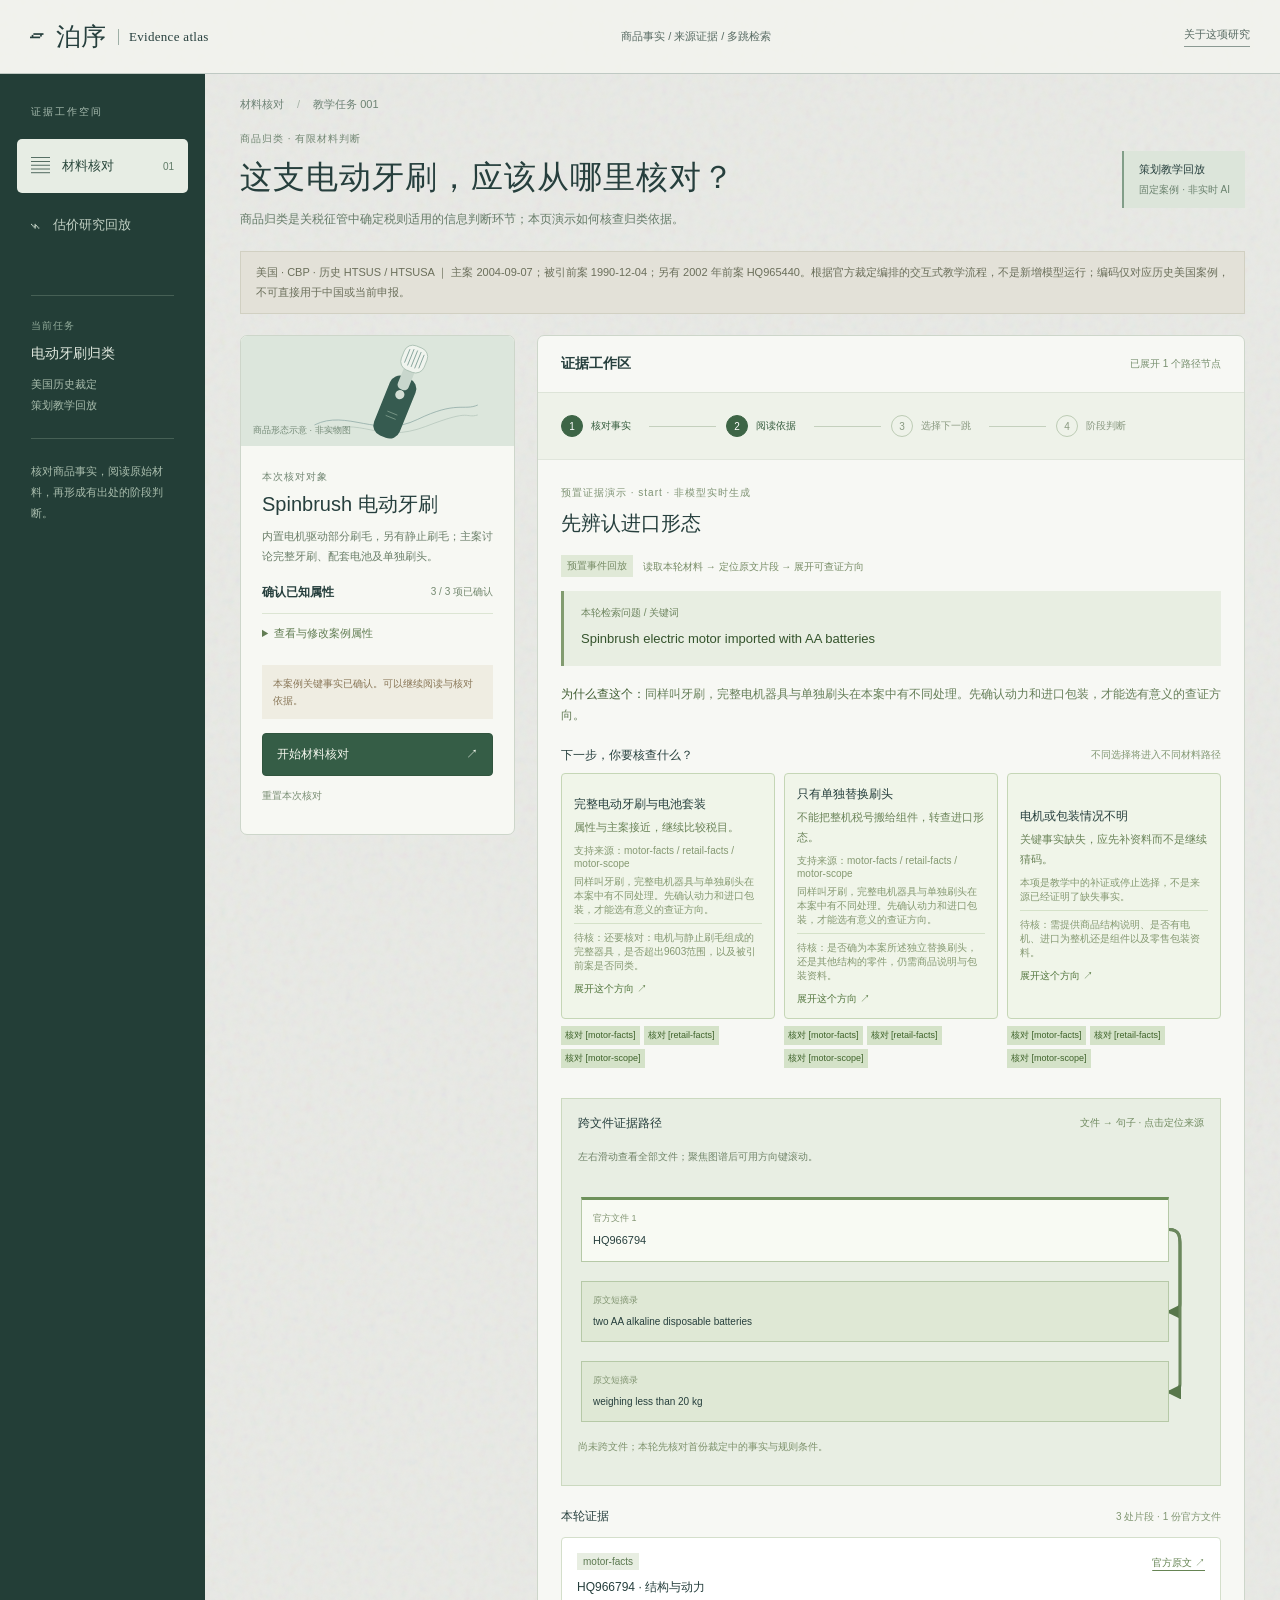
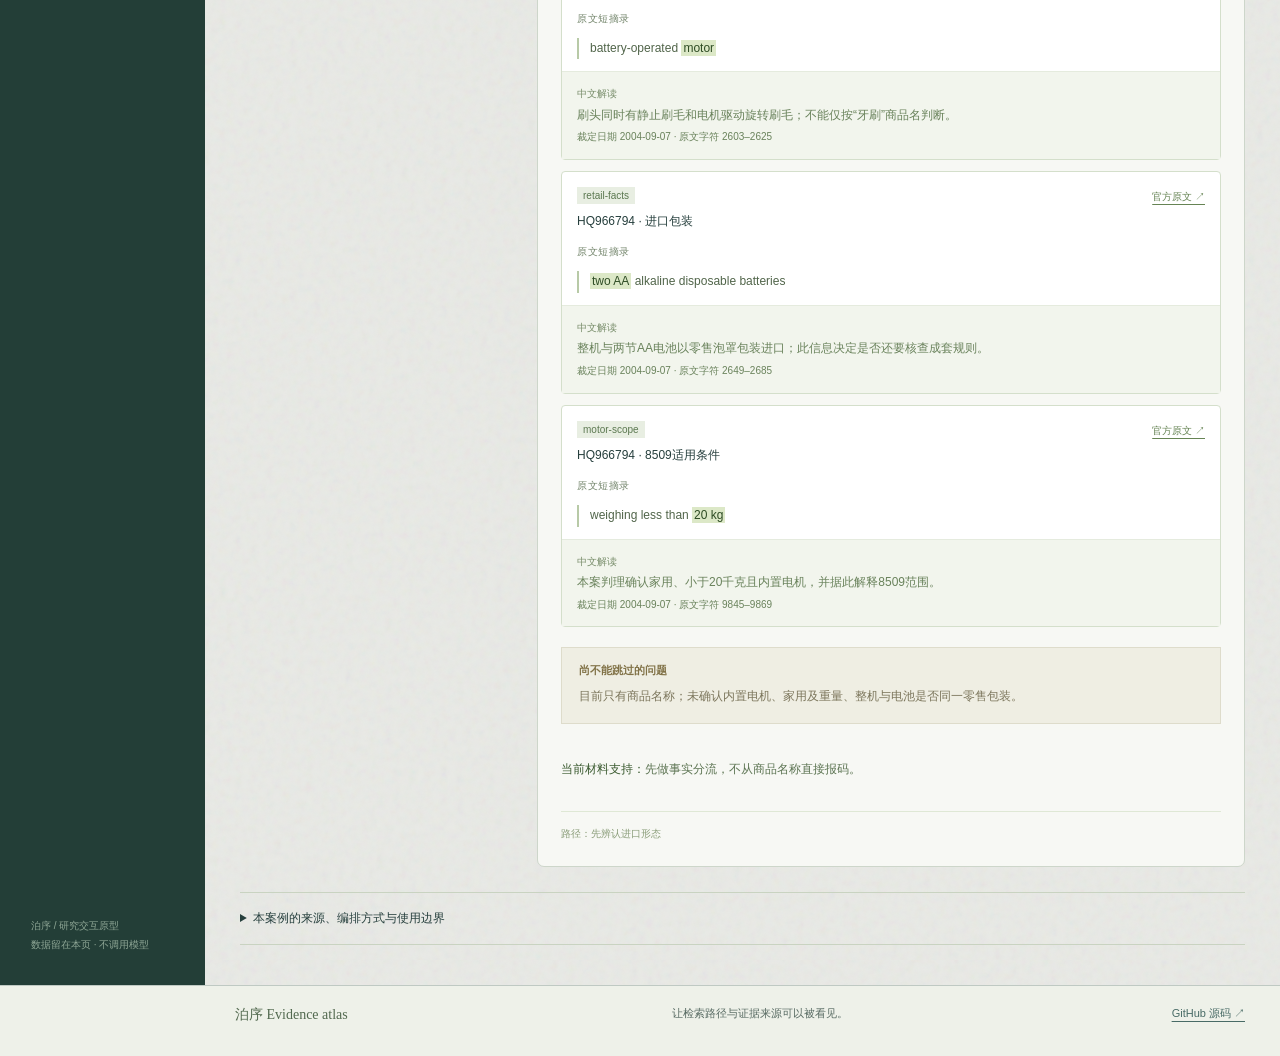
==== commit aba58ce9: "Build branching customs evidence workspace with source-linked graph" ====
--- a/index.html
+++ b/index.html
@@ -1,6 +1,6 @@
 <!doctype html>
-<html lang="zh-CN"><head><meta charset="utf-8"><meta name="viewport" content="width=device-width, initial-scale=1"><meta name="theme-color" content="#263f3d"><meta name="description" content="循着文档关系，抵达下一份证据。多跳检索交互展陈，含真实海关裁定实验回放。"><title>泊序 · 多跳检索证据图谱</title><link rel="stylesheet" href="style.css"></head>
-<body><a class="skip" href="#playground">跳到证据图谱</a><header class="topbar"><a href="./" class="logo" aria-label="泊序首页"><span class="logo-icon">▱</span>泊序<span class="logo-en">Evidence atlas</span></a><span class="edition">多跳检索 · 证据路径展陈</span><a href="#about" class="about-link">关于这项研究</a></header>
-<main><section class="intro"><div><h1>沿着证据，<br>抵达下一页</h1><p>从一份单证出发，循着中间线索与文档关系继续查找。<br>在真实裁定的记录中，观察多跳检索的收获与边界。</p></div><div class="harbor-art" aria-hidden="true"><svg viewBox="0 0 520 220" xmlns="http://www.w3.org/2000/svg"><defs><filter id="grain"><feTurbulence type="fractalNoise" baseFrequency=".7" numOctaves="3" stitchTiles="stitch"/><feColorMatrix type="saturate" values="0"/><feComponentTransfer><feFuncA type="linear" slope=".1"/></feComponentTransfer><feBlend in="SourceGraphic" mode="multiply"/></filter></defs><g filter="url(#grain)"><path fill="#aabbb5" d="M25 50h260v62H25z"/><path fill="#94afb2" d="M110 90h375v86H110z"/><path fill="#c3becb" d="M20 135h220v61H20z"/><path fill="#bbc8bd" d="M255 30h115v80H255z"/><path fill="#d4d1c3" d="M365 48h100v92H365z"/><path fill="#819f9d" d="M255 163h241v36H255z"/><path fill="#d5dbd2" d="M50 110h150v38H50z"/><path fill="#b8a997" d="M282 98h64v33h-64z"/></g><g fill="none" stroke="#526e6c" stroke-width="1"><path d="M30 172C132 204 170 52 270 80S388 202 500 138" stroke-dasharray="4 5"/><path d="M160 105V39h100M164 41l59 47M401 147V17h65M405 20l39 65"/><path d="M44 198h118m175-12h111M210 127h82" opacity=".5"/></g><g fill="#e8e9e5" stroke="#526e6c"><circle cx="88" cy="174" r="4"/><circle cx="270" cy="80" r="4"/><circle cx="458" cy="155" r="4"/></g></svg><span>档案 · 关系 · 航迹</span></div></section>
+<html lang="zh-CN"><head><meta charset="utf-8"><meta name="viewport" content="width=device-width, initial-scale=1"><meta name="theme-color" content="#263f3d"><meta name="description" content="循着文档关系，抵达下一份证据。多跳检索交互展陈，含真实海关裁定实验回放。"><title>泊序 · 多跳检索证据图谱</title><link rel="stylesheet" href="style.css"><link rel="stylesheet" href="product.css"></head>
+<body><a class="skip" href="#playground">跳到证据图谱</a><header class="topbar"><a href="./" class="logo" aria-label="泊序首页"><span class="logo-icon">▱</span>泊序<span class="logo-en">Evidence atlas</span></a><span class="edition">商品事实 / 来源证据 / 多跳检索</span><a href="#product-limitations" class="about-link">关于这项研究</a></header>
+<div class="app-shell"><aside class="app-sidebar"><div class="sidebar-label">证据工作空间</div><nav aria-label="工作区"><button class="workspace-nav active" data-view="product"><span>▤</span>材料核对<span class="nav-count">01</span></button><button class="workspace-nav" data-view="research"><span>⌁</span>估价研究回放</button></nav><div class="sidebar-context"><span class="context-kicker">当前任务</span><b>电动牙刷归类</b><p>美国历史裁定<br>策划教学回放</p><div class="context-line"></div><p>核对商品事实，阅读原始材料，再形成有出处的阶段判断。</p></div><div class="sidebar-bottom">泊序 / 研究交互原型<br>数据留在本页 · 不调用模型</div></aside><main class="app-main"><section id="product-view"><div class="product-breadcrumb">材料核对 <span>/</span> 教学任务 001</div><header class="task-header"><div><span class="task-overline">商品归类 · 有限材料判断</span><h1>这支电动牙刷，<br class="mobile-break">应该从哪里核对？</h1><p>商品归类是关税征管中确定税则适用的信息判断环节；本页演示如何核查归类依据。</p></div><div class="task-badge">策划教学回放<span>固定案例 · 非实时 AI</span></div></header><div class="jurisdiction-note" id="case-scope">正在加载官方来源整理的教学案例…</div><div class="product-layout"><aside class="product-facts"><div class="product-portrait" aria-hidden="true"><svg viewBox="0 0 240 150"><path d="M15 116C57 95 98 134 149 109s61-11 79-19" fill="none" stroke="#8ea9a5"/><path d="M25 126C75 103 98 142 160 118s50-10 68-15" fill="none" stroke="#b5c6bc"/><g transform="rotate(22 128 75)"><rect x="109" y="53" width="36" height="83" rx="14" fill="#365b50"/><rect x="119" y="32" width="15" height="38" rx="6" fill="#c8d6cc"/><rect x="111" y="10" width="32" height="34" rx="12" fill="#f0f4ee" stroke="#a6bcae"/><path d="M117 17v19m5-21v23m5-23v23m5-23v23m5-21v19" stroke="#789991"/><circle cx="127" cy="77" r="6" fill="#d4dfd5"/><path d="M120 103h14m-14 6h14" stroke="#809e8d"/></g></svg><span>商品形态示意 · 非实物图</span></div><div class="facts-inner"><span class="small-overline">本次核对对象</span><h2 id="product-name">电动牙刷</h2><p id="product-description"></p><div class="facts-heading"><h3>确认已知属性</h3><span id="fact-count">0 项已确认</span></div><p class="fact-help">阅读后勾选表示“本案例已确认”。取消勾选将作为待核事实保留。</p><div id="attribute-fields"></div><div id="fact-feedback" role="status"></div><button id="begin-review" class="work-primary" disabled>开始材料核对 <span>↗</span></button><button id="restart-review" class="work-link">重置本次核对</button></div></aside><div class="evidence-workspace"><div class="workflow-heading"><h2>证据工作区</h2><span id="workflow-status" role="status">等待确认商品属性</span></div><ol id="product-stepper" class="product-stepper"></ol><div id="review-content"><div class="work-empty"><span class="empty-document">▤</span><h3>判断从商品事实开始</h3><p>左侧是本次案例的事实摘要。先核对关键属性，再展开首轮材料。你将看到检索问题、原文证据、待核缺口，以及下一步为什么要继续查找。</p><div class="empty-path"><span>商品事实</span><i>→</i><span>裁定依据</span><i>→</i><span>阶段判断</span></div></div></div></div></div><details class="product-boundaries"><summary>本案例的来源、编排方式与使用边界</summary><div id="product-limitations"></div></details></section><div id="research-view" class="research-view" hidden><div class="jurisdiction-note">特许权使用费估价实验 · 既有真实模型输出回放，与电动牙刷教学案例分开呈现。</div><section class="intro"><div><h1>沿着证据，<br>抵达下一页</h1><p>从一份单证出发，循着中间线索与文档关系继续查找。<br>在真实裁定的记录中，观察多跳检索的收获与边界。</p></div><div class="harbor-art" aria-hidden="true"><svg viewBox="0 0 520 220" xmlns="http://www.w3.org/2000/svg"><defs><filter id="grain"><feTurbulence type="fractalNoise" baseFrequency=".7" numOctaves="3" stitchTiles="stitch"/><feColorMatrix type="saturate" values="0"/><feComponentTransfer><feFuncA type="linear" slope=".1"/></feComponentTransfer><feBlend in="SourceGraphic" mode="multiply"/></filter></defs><g filter="url(#grain)"><path fill="#aabbb5" d="M25 50h260v62H25z"/><path fill="#94afb2" d="M110 90h375v86H110z"/><path fill="#c3becb" d="M20 135h220v61H20z"/><path fill="#bbc8bd" d="M255 30h115v80H255z"/><path fill="#d4d1c3" d="M365 48h100v92H365z"/><path fill="#819f9d" d="M255 163h241v36H255z"/><path fill="#d5dbd2" d="M50 110h150v38H50z"/><path fill="#b8a997" d="M282 98h64v33h-64z"/></g><g fill="none" stroke="#526e6c" stroke-width="1"><path d="M30 172C132 204 170 52 270 80S388 202 500 138" stroke-dasharray="4 5"/><path d="M160 105V39h100M164 41l59 47M401 147V17h65M405 20l39 65"/><path d="M44 198h118m175-12h111M210 127h82" opacity=".5"/></g><g fill="#e8e9e5" stroke="#526e6c"><circle cx="88" cy="174" r="4"/><circle cx="270" cy="80" r="4"/><circle cx="458" cy="155" r="4"/></g></svg><span>档案 · 关系 · 航迹</span></div></section>
 <section id="playground" class="playground" aria-label="多跳检索互动展陈"><div class="scenario-tabs" id="scenarios" aria-label="选择演示场景"></div><div class="desk"><div class="desk-top"><div class="question-wrap"><span class="question-icon">文</span><div><span id="kind" class="kind"></span><h2 id="question"></h2></div></div><div class="mode-switch" aria-label="检索方式"><button data-mode="flat" aria-pressed="false">单轮检索</button><button data-mode="full" aria-pressed="true">多跳检索</button></div></div><p class="scene-note" id="description"></p><div class="workspace"><div class="board-area"><div class="board-meta"><span id="step-label">准备出发</span><span class="replay-label" id="replay-label">脚本演示 · 不调用模型</span></div><div id="board" class="board" aria-label="证据路径"><svg id="connections" aria-hidden="true"></svg><div id="nodes" class="nodes"></div></div><div class="board-legend"><span><i class="legend-query"></i>问题 / 新线索</span><span><i class="legend-doc"></i>材料</span><span>虚线：检索命中　实线：材料关系</span></div></div><aside class="inspector" aria-label="当前线索详情"><div class="inspector-heading"><span class="pin"></span><h3 id="detail-title">从一项问题出发</h3></div><div id="detail-body"></div></aside></div><div class="controls"><div class="control-buttons"><button id="previous" class="reset" aria-label="回到上一轮">← 上一步</button><button id="next" class="button primary">展开第一轮 <span>↗</span></button><button id="autoplay" class="button secondary" aria-pressed="false">自动播放</button><button id="reset" class="reset">↺ 重来</button></div><p id="step-description" role="status" aria-live="polite"></p></div></div></section>
-<section class="comparison" aria-label="两种方式的对比"><div class="comparison-intro"><h2>路径延伸之后</h2><p id="comparison-note"></p></div><div id="metric-cards" class="metric-cards"></div></section><section id="about" class="about"><details><summary>研究注记：数据、方法与边界 <span>＋</span></summary><nav id="research-sources" aria-label="研究与数据来源"></nav><div id="aggregate-summary" class="aggregate-summary"></div><div class="about-content"><div><h3>你正在看什么</h3><p>这是可交互的教学示意和既有实验回放。点击与动画只展开已记录路径，不会实时调用大模型，也不会替你作出关税认定。</p><p>多跳检索在本演示中，是利用中间材料里的线索继续检索或沿文档引用关系追查。单轮只是本实验的一种基线配置，不代表所有 RAG 的能力。</p></div><div><h3>当前场景的来源与限制</h3><div id="limitations"></div></div><div><h3>如何读这些线</h3><p>虚线表示一次检索找到的材料；实线表示材料之间有明确关系。教学场景的关系是为解释机制编排的；真实场景沿用实验中的引用关系与记录。</p><p>找到曾被裁定引用的文件，不等于证明该文件适用于当前案件，更不等于自动估价正确。请打开节点查看出处。</p></div></div></details></section></main><footer><span class="footer-brand">泊序 Evidence atlas</span><span>让检索路径与证据来源可以被看见。</span><a href="https://github.com/yuguangtongchen1/multihop-playground" target="_blank" rel="noopener noreferrer">GitHub 源码 ↗</a></footer><script src="app.js"></script></body></html>
+<section class="comparison" aria-label="两种方式的对比"><div class="comparison-intro"><h2>路径延伸之后</h2><p id="comparison-note"></p></div><div id="metric-cards" class="metric-cards"></div></section><section id="about" class="about"><details><summary>研究注记：数据、方法与边界 <span>＋</span></summary><nav id="research-sources" aria-label="研究与数据来源"></nav><div id="aggregate-summary" class="aggregate-summary"></div><div class="about-content"><div><h3>你正在看什么</h3><p>这是可交互的教学示意和既有实验回放。点击与动画只展开已记录路径，不会实时调用大模型，也不会替你作出关税认定。</p><p>多跳检索在本演示中，是利用中间材料里的线索继续检索或沿文档引用关系追查。单轮只是本实验的一种基线配置，不代表所有 RAG 的能力。</p></div><div><h3>当前场景的来源与限制</h3><div id="limitations"></div></div><div><h3>如何读这些线</h3><p>虚线表示一次检索找到的材料；实线表示材料之间有明确关系。教学场景的关系是为解释机制编排的；真实场景沿用实验中的引用关系与记录。</p><p>找到曾被裁定引用的文件，不等于证明该文件适用于当前案件，更不等于自动估价正确。请打开节点查看出处。</p></div></div></details></section></div></main></div><footer><span class="footer-brand">泊序 Evidence atlas</span><span>让检索路径与证据来源可以被看见。</span><a href="https://github.com/yuguangtongchen1/multihop-playground" target="_blank" rel="noopener noreferrer">GitHub 源码 ↗</a></footer><script src="app.js"></script><script src="product.js"></script></body></html>
--- a/product.css
+++ b/product.css
@@ -0,0 +1,7 @@
+[hidden]{display:none!important}.topbar{max-width:none;padding:20px 30px;background:#f2f3eef2}.app-shell{display:grid;grid-template-columns:205px minmax(0,1fr);min-height:calc(100vh - 83px)}.app-sidebar{background:#233e37;color:#e1e9df;padding:31px 17px;display:flex;flex-direction:column;gap:20px}.sidebar-label{font-size:10px;letter-spacing:2px;color:#a8bcb0;padding:0 14px}.app-sidebar nav{display:grid;gap:7px}.workspace-nav{display:flex;align-items:center;gap:12px;text-align:left;border:0;background:transparent;color:#bfcec2;padding:14px;border-radius:5px;font-size:13px}.workspace-nav.active{background:#e7ede4;color:#29473b}.workspace-nav>span:first-child{font-size:19px}.nav-count{margin-left:auto;font-size:10px;color:#617c68}.sidebar-context{margin:25px 14px 0;padding-top:23px;border-top:1px solid #466055}.context-kicker{font-size:10px;letter-spacing:1px;color:#91aa99;display:block;margin-bottom:12px}.sidebar-context b{font-size:14px;font-weight:500}.sidebar-context p{color:#a9bdad;font-size:11px;line-height:1.9}.context-line{height:1px;background:#466055;margin:22px 0}.sidebar-bottom{margin-top:auto;padding:45px 14px 0;font-size:10px;line-height:1.9;color:#8ea695}.app-main{max-width:1450px;width:100%;margin:0 auto;padding:27px 35px 40px}.product-breadcrumb{font-size:11px;color:#6d8274;margin-bottom:25px}.product-breadcrumb span{padding:0 10px;color:#a5b2a7}.task-header{display:flex;align-items:center;justify-content:space-between;gap:22px;margin-bottom:20px}.task-overline,.small-overline{font-size:10px;letter-spacing:1px;color:#718672}.task-header h1{font-family:"Songti SC","STSong",serif;font-size:32px;line-height:1.35;font-weight:500;letter-spacing:1px;margin:10px 0}.task-header p{font-size:12px;line-height:1.8;color:#657b68;margin:0}.mobile-break{display:none}.task-badge{font-size:11px;background:#dce5da;padding:11px 15px;border-left:2px solid #829e89;white-space:nowrap}.task-badge span{display:block;font-size:10px;color:#6a826e;margin-top:6px}.jurisdiction-note{background:#e3e1d8;border:1px solid #d1d0c2;color:#6b6f5b;padding:11px 15px;font-size:11px;line-height:1.8;margin-bottom:21px}.product-layout{display:grid;grid-template-columns:275px minmax(0,1fr);gap:22px;align-items:start}.product-facts{background:#f7f8f3;border:1px solid #cdd6ca;border-radius:7px;overflow:hidden}.product-portrait{background:#dce6dc;text-align:center;height:147px;position:relative;overflow:hidden}.product-portrait svg{height:140px;width:230px;margin-left:35px}.product-portrait>span{position:absolute;bottom:9px;left:12px;font-size:9px;color:#758b78}.facts-inner{padding:21px}.facts-inner h2{font-size:20px;font-weight:500;margin:7px 0 9px}.facts-inner>p{font-size:11px;line-height:1.8;color:#6b7f6a;margin:0 0 20px}.facts-heading{display:flex;align-items:center;justify-content:space-between;gap:10px;margin-top:25px}.facts-heading h3{font-size:12px;font-weight:600;margin:0}.facts-heading>span{font-size:10px;color:#748970}.facts-inner .fact-help{font-size:10px;color:#798c77;line-height:1.8;margin:10px 0 12px}.attribute-field{display:flex;gap:9px;align-items:flex-start;border-top:1px solid #e0e6dc;padding:12px 0;cursor:pointer}.attribute-field input{margin:3px 0 0;accent-color:#3b6852;width:15px;height:15px;flex-shrink:0}.attribute-field b{display:block;font-size:11px;font-weight:500;line-height:1.6}.attribute-field small{display:block;font-size:10px;color:#738770;line-height:1.7;margin-top:4px}.attribute-field .required{font-size:9px;color:#896e53;margin-left:5px}#fact-feedback{font-size:10px;line-height:1.7;color:#8a7859;background:#efede2;padding:10px 11px;margin:8px 0 14px}.work-primary{display:flex;justify-content:space-between;align-items:center;gap:18px;width:100%;border:1px solid #31553e;background:#355d46;color:#f4f7ed;padding:12px 14px;border-radius:4px;font-size:12px}.work-primary:disabled{background:#a1b09f;border-color:#a1b09f;opacity:1;color:#eaf0e6}.work-link{border:0;background:transparent;font-size:10px;color:#7a8e74;padding:10px 0;margin-top:3px}.evidence-workspace{background:#f7f8f4;border:1px solid #cdd6ca;border-radius:7px;overflow:hidden;min-width:0}.workflow-heading{display:flex;align-items:center;justify-content:space-between;padding:19px 23px;border-bottom:1px solid #dde4d8;gap:15px}.workflow-heading h2{font-size:14px;font-weight:600;margin:0}.workflow-heading>span{font-size:10px;color:#78906f}.product-stepper{display:flex;list-style:none;gap:0;margin:0;padding:22px 23px;border-bottom:1px solid #e0e6dc;background:#eef2e9}.product-stepper li{flex:1;position:relative;display:flex;align-items:center;gap:8px;font-size:10px;color:#899980}.product-stepper li:not(:last-child):after{content:"";width:20px;height:1px;background:#c4d0bd;margin:0 10px;flex:1}.step-dot{width:22px;height:22px;flex-shrink:0;border:1px solid #bdccb5;border-radius:50%;display:grid;place-items:center;font-size:10px}.product-stepper li.active{color:#355c3d}.product-stepper li.active .step-dot{background:#3d6546;border-color:#3d6546;color:white}.product-stepper li.complete .step-dot{background:#d6e3cc;color:#4f7449}.work-empty{padding:57px 45px 60px;text-align:center;min-height:385px}.empty-document{display:inline-block;font-size:38px;color:#8faa80;background:#e9f0e1;border:1px solid #d9e3d0;width:70px;height:80px;line-height:80px}.work-empty h3{font-family:"Songti SC",serif;font-size:23px;font-weight:500;margin:24px 0 12px}.work-empty p{font-size:12px;line-height:1.9;color:#71866c;max-width:420px;margin:0 auto}.empty-path{display:flex;justify-content:center;gap:15px;font-size:10px;margin-top:28px;color:#6d8265}.empty-path i{font-style:normal;color:#a1b494}.round-content{padding:23px}.round-overline{font-size:10px;color:#7f9374;letter-spacing:1px}.round-title{font-size:20px;font-weight:500;margin:8px 0 17px;line-height:1.5}.query-panel{background:#e8eee2;border-left:3px solid #829c70;padding:15px 17px;margin-bottom:18px}.query-panel h4{font-size:10px;font-weight:500;color:#6e855f;margin:0 0 7px}.query-panel p{font-size:13px;line-height:1.8;margin:0;color:#34532c}.query-reason{font-size:12px;color:#667e59;line-height:1.8;margin:10px 0 20px}.query-reason strong{font-weight:500;color:#415e33}.evidence-heading{display:flex;justify-content:space-between;align-items:center;margin:22px 0 12px;font-size:12px;font-weight:500}.evidence-heading span{font-size:10px;color:#829773;font-weight:400}.source-card{border:1px solid #d4dfcb;border-radius:4px;margin:11px 0;background:#fff}.source-top{display:flex;justify-content:space-between;align-items:flex-start;gap:15px;padding:14px 15px 0}.source-id{font-size:10px;background:#e8eee2;padding:3px 6px;display:inline-block;color:#5b7850}.source-card h4{font-size:12px;font-weight:500;line-height:1.7;margin:7px 0 0}.source-card a{font-size:10px;color:#668454;white-space:nowrap;padding-top:4px}.source-card blockquote{font-size:12px;line-height:1.8;color:#51654a;margin:12px 15px;padding:0 0 0 11px;border-left:2px solid #b8caa7}.source-card .source-reading{font-size:12px;line-height:1.8;color:#69825b;padding:11px 15px;margin:0;background:#f2f5ed;border-top:1px solid #e5ebde}.source-card.is-highlighted{outline:2px solid #7f9b6b;outline-offset:3px}.gap-panel{margin:20px 0;background:#efeee3;border:1px solid #dedccb;padding:15px 17px}.gap-panel h4{font-size:11px;color:#817247;margin:0 0 8px}.gap-panel p{font-size:12px;line-height:1.8;color:#7c765c;margin:0}.stage-summary{font-size:12px;line-height:1.9;color:#5c7452;padding:14px 0}.stage-summary strong{font-weight:500;color:#3b5b30}.next-trigger{border-top:1px solid #dce5d3;margin-top:10px;padding-top:18px}.next-trigger p{font-size:11px;color:#79906b;line-height:1.8;margin:0 0 12px}.next-trigger .work-primary{width:auto;min-width:210px}.review-back{font-size:11px;border:0;background:transparent;padding:10px 0;margin-top:7px;color:#7d9270}.final-heading{font-size:22px;font-family:"Songti SC",serif;font-weight:500;margin:8px 0 18px}.final-box{background:#e4eddd;border:1px solid #c7d9b8;padding:19px;font-size:13px;line-height:1.9;color:#3c5a2e}.citation-button{font-size:10px;background:#d4e2c8;border:0;color:#3f632b;padding:4px 7px;margin:0 3px}.missing-facts{background:#f2eadd;border:1px solid #dfd0b4;color:#897044;font-size:12px;line-height:1.9;padding:15px;margin:17px 0}.product-boundaries{margin:25px 0 0;border-top:1px solid #c9d3c1;border-bottom:1px solid #c9d3c1}.product-boundaries summary{padding:17px 0;cursor:pointer;font-size:12px}.product-boundaries ul{font-size:12px;line-height:1.9;color:#728568;padding-left:20px}.product-boundaries a{font-size:11px}.research-view .intro{padding-top:0}.research-view .intro h1{font-size:32px}.research-view .intro p{font-size:12px}.research-view .harbor-art{max-width:290px}.app-shell+footer{padding-left:235px;max-width:none;padding-right:35px;background:#eef1e9}.app-shell .research-view{width:100%}@media(max-width:1200px){.app-shell{grid-template-columns:175px minmax(0,1fr)}.app-sidebar{padding:28px 12px}.app-main{padding:25px}.product-layout{grid-template-columns:245px minmax(0,1fr);gap:17px}.facts-inner{padding:17px}.task-header h1{font-size:28px}.round-content{padding:19px}.product-stepper{padding:18px}.product-stepper li:not(:last-child):after{margin:0 6px;width:10px}.source-top{flex-direction:column;gap:3px}.app-shell+footer{padding-left:200px}.task-badge{padding:10px;font-size:10px}}@media(max-width:900px){.app-shell{grid-template-columns:1fr}.app-sidebar{padding:10px 20px;display:block}.sidebar-label,.sidebar-context,.sidebar-bottom{display:none}.app-sidebar nav{display:flex;gap:8px}.workspace-nav{padding:10px 14px;font-size:12px}.nav-count{display:none}.app-main{padding:23px}.product-layout{grid-template-columns:235px minmax(0,1fr)}.task-header h1{font-size:27px}.task-badge{display:none}.product-stepper{padding:15px 10px}.product-stepper li{display:block;text-align:center;line-height:1.8}.step-dot{margin:0 auto 4px}.product-stepper li:not(:last-child):after{display:none}.app-shell+footer{padding-left:23px}.work-empty{padding:40px 23px}.workflow-heading{padding:16px}.workflow-heading>span{font-size:9px}.source-card blockquote{font-size:11px}.round-title{font-size:18px}}@media(max-width:650px){.topbar{padding:17px 18px}.app-main{padding:20px 16px}.product-breadcrumb{margin-bottom:20px;font-size:10px}.task-header h1{font-size:27px}.mobile-break{display:block}.task-header p{font-size:12px}.jurisdiction-note{font-size:11px}.product-layout{display:flex;flex-direction:column;gap:18px}.product-facts,.evidence-workspace{width:100%}.product-portrait{height:100px}.product-portrait svg{height:130px;margin-top:-20px;margin-left:140px}.facts-inner{padding:18px}.facts-inner h2{font-size:19px}.facts-inner>p{font-size:12px}.facts-heading{margin-top:20px}.attribute-field b{font-size:12px}.attribute-field small{font-size:11px}.facts-inner .fact-help{font-size:11px}#fact-feedback{font-size:11px}.facts-heading>span{font-size:11px}.work-primary{font-size:13px}.workflow-heading>span{font-size:10px}.product-stepper{padding:17px 12px}.product-stepper li{font-size:11px}.round-content{padding:19px 16px}.source-card blockquote{font-size:12px}.source-top{flex-direction:row}.source-card a{font-size:10px}.source-card h4{font-size:12px}.next-trigger .work-primary{width:100%}.work-empty{min-height:300px;padding:32px 24px}.research-view .harbor-art{display:none}.app-shell+footer{padding-left:16px;padding-right:16px;margin:0}.app-sidebar{padding:9px 16px}.workspace-nav{font-size:12px}.product-boundaries summary{font-size:11px}}
+.import-form-label{display:block;font-size:11px;color:#536b48;margin:14px 0}.import-form-label select{display:block;width:100%;margin-top:8px;border:1px solid #c3d2b7;background:#fff;color:#3c5631;padding:10px;font:inherit;border-radius:3px}.source-map{background:#e8eee3;border:1px solid #cbd9bf;padding:16px;margin:18px 0}.map-title{display:flex;justify-content:space-between;gap:10px;align-items:center;margin-bottom:16px}.map-title h3{font-size:12px;margin:0;font-weight:500}.map-title>span{font-size:10px;color:#718b61}.map-documents{display:flex;gap:23px;overflow-x:auto;padding:3px}.map-document{flex:1;min-width:150px}.map-file,.map-sentence{display:block;width:100%;text-align:left;border:1px solid #b6c9a7;padding:11px;background:#f8faf3;font-size:11px;line-height:1.7}.map-file{border-top:3px solid #6e915b}.map-file span,.map-sentence span{display:block;font-size:9px;color:#829572;margin-bottom:5px}.map-sentence{font-size:10px;background:#dfe8d5}.map-connector{width:1px;height:18px;background:#8aa273;margin:auto}.map-relations{margin-top:13px}.map-relations button{font-size:10px;border:1px solid #b6cba5;padding:9px;background:#f1f6e8;margin:4px 0;text-align:left;line-height:1.8;display:block;width:100%}.map-relations button span{color:#7e9369;margin:0 7px}.map-relations p{font-size:10px;color:#7e926d;line-height:1.8;margin:7px 0}.relation-detail{padding:12px;border-left:2px solid #829d6c;margin-top:10px;background:#f6f9ef;font-size:11px;line-height:1.8}.relation-detail strong{font-weight:500}.relation-detail p{margin:5px 0;color:#6d835b}.relation-detail blockquote{margin:10px 0;font-size:11px;color:#668051}.branch-options{border-top:1px solid #d4dfc8;margin-top:18px;padding-top:6px}.branch-option{width:100%;background:#f0f5e9;border:1px solid #c5d6b6;border-radius:4px;text-align:left;padding:14px 16px;margin:7px 0;display:block}.branch-option:hover:not(:disabled){background:#e2edda;border-color:#829f6e}.branch-option b{font-size:13px;font-weight:500;display:block}.branch-option span{font-size:12px;color:#6b8459;line-height:1.8;display:block;margin-top:5px}.branch-option small{font-size:10px;color:#859972;display:block;margin-top:6px}.branch-option i{font-style:normal;font-size:11px;color:#54773f;display:block;margin-top:9px}.trace-note{font-size:10px;line-height:1.9;color:#8a9d79;border-top:1px solid #dfe8d5;padding-top:12px;margin:16px 0 0}.required{font-style:normal}#product-limitations>p{font-size:12px;line-height:1.9;color:#6c815e}@media(max-width:650px){.map-title{display:block}.map-title>span{display:block;margin-top:6px}.map-document{min-width:160px}.source-map{padding:13px}.map-file{font-size:12px}.map-sentence{font-size:11px}.import-form-label{font-size:12px}}
+.decision-route{display:flex;gap:9px;flex-wrap:wrap;margin-top:13px}.decision-route button{text-align:left;border:1px dashed #aabd9b;background:transparent;font-size:10px;line-height:1.8;color:#6e875a;padding:8px 11px}.decision-route button span{display:block;font-size:11px;color:#456338}.candidate-gap{padding-top:7px;border-top:1px solid #d4e1c8}.source-reading small{font-size:10px}
+.app-main,.product-layout,.product-facts,.evidence-workspace,#review-content,.round-content,.source-map,.map-document,.task-header>div{min-width:0}.attribute-fold{margin:12px 0;border-top:1px solid #dce5d3}.attribute-fold summary{cursor:pointer;padding:12px 0;font-size:11px;color:#627d53}.branch-options{display:grid;grid-template-columns:repeat(3,minmax(0,1fr));gap:9px;padding-top:0;border-top:0;margin:18px 0 23px}.branch-options>.evidence-heading{grid-column:1/-1;margin:0}.branch-option{padding:12px;margin:0;min-width:0}.branch-option b{font-size:12px}.branch-option span{font-size:11px}.branch-option small{font-size:10px;overflow-wrap:anywhere}.branch-option i{font-size:10px}.product-portrait{height:110px}.product-portrait svg{height:115px}.facts-heading{margin-top:17px}.facts-inner>p{margin-bottom:12px}.product-breadcrumb{margin-bottom:17px}.app-main{padding-top:23px}.source-reading,.source-card blockquote,.query-panel p{overflow-wrap:anywhere}.decision-route{max-width:100%}.decision-route button{max-width:100%;overflow-wrap:anywhere}@media(max-width:1150px){.branch-options{grid-template-columns:1fr}.branch-option{padding:12px 14px}.branch-option small{display:none}}@media(max-width:650px){.product-portrait{display:none}.product-layout{max-width:100%}.task-header{min-width:0}.task-header h1{font-size:25px}.facts-inner{padding:15px}.facts-heading{margin-top:10px}.facts-inner>p{margin-bottom:8px}.attribute-fold{margin:5px 0}.attribute-fold summary{padding:8px 0}.branch-options{display:grid;grid-template-columns:1fr}.branch-options>.evidence-heading{display:block}.branch-options>.evidence-heading>span{display:block;margin-top:6px}.branch-option span{font-size:12px}.branch-option small{display:block}.map-title>span{font-size:11px}.query-reason{font-size:13px}.jurisdiction-note{overflow-wrap:anywhere}.map-documents{max-width:100%}.task-header p{font-size:12px}.topbar{gap:10px}.logo{gap:7px}.logo-en{padding-left:7px}}
+.map-canvas{position:relative;overflow-x:auto;padding-top:20px}.map-documents{position:relative;overflow:visible}.map-file,.map-sentence{position:relative;z-index:2}.evidence-lines{position:absolute;top:0;left:0;z-index:1;overflow:visible;pointer-events:none}.map-connector{background:transparent}.replay-events{display:flex;gap:10px;align-items:center;margin:0 0 14px;font-size:10px;color:#778c66}.replay-events>span{background:#e0e9d7;padding:4px 6px;white-space:nowrap}.replay-events p{margin:0;line-height:1.7}.map-document{min-width:180px}.branch-option small{display:block}
+.candidate-wrap{min-width:0;display:flex;flex-direction:column}.candidate-wrap .branch-option{flex:1}.candidate-sources{padding:7px 0;font-size:10px;display:flex;gap:4px;flex-wrap:wrap}.candidate-sources .citation-button{font-size:9px;padding:3px 4px;margin:0}
+.original-label{font-size:10px;color:#74866c;margin:14px 15px 0;letter-spacing:.5px}.source-card mark,.relation-detail mark{background:#dce8c7;color:#2e4c24;padding:1px 2px;box-decoration-break:clone}.source-reading strong{font-size:10px;font-weight:500;color:#778c69}.map-scroll-hint{font-size:10px;color:#71856a;line-height:1.8;margin:0 0 8px}.map-canvas{padding-right:18px;scrollbar-width:thin;scrollbar-color:#99af89 #e1e9db}.map-document{padding-right:14px}.map-sentence{margin-top:19px}.map-documents{gap:27px}.source-card.is-highlighted mark{background:#ccdcae;outline:1px solid #a7bd86}
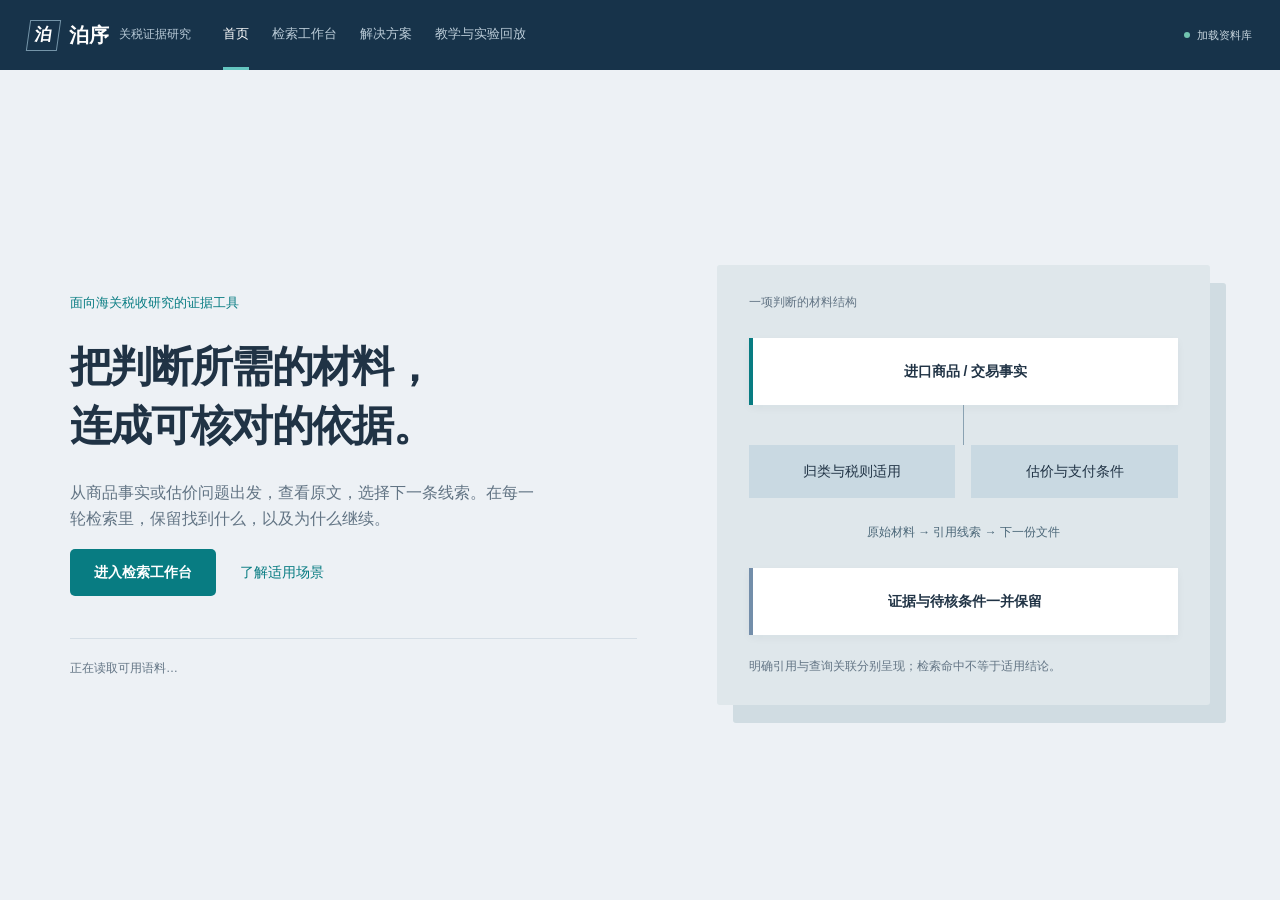
==== commit 190be88f: "Add analytical multi-round evidence search workspace and guarded model gateway" ====
--- a/index.html
+++ b/index.html
@@ -1,6 +1 @@
-<!doctype html>
-<html lang="zh-CN"><head><meta charset="utf-8"><meta name="viewport" content="width=device-width, initial-scale=1"><meta name="theme-color" content="#263f3d"><meta name="description" content="循着文档关系，抵达下一份证据。多跳检索交互展陈，含真实海关裁定实验回放。"><title>泊序 · 多跳检索证据图谱</title><link rel="stylesheet" href="style.css"><link rel="stylesheet" href="product.css"></head>
-<body><a class="skip" href="#playground">跳到证据图谱</a><header class="topbar"><a href="./" class="logo" aria-label="泊序首页"><span class="logo-icon">▱</span>泊序<span class="logo-en">Evidence atlas</span></a><span class="edition">商品事实 / 来源证据 / 多跳检索</span><a href="#product-limitations" class="about-link">关于这项研究</a></header>
-<div class="app-shell"><aside class="app-sidebar"><div class="sidebar-label">证据工作空间</div><nav aria-label="工作区"><button class="workspace-nav active" data-view="product"><span>▤</span>材料核对<span class="nav-count">01</span></button><button class="workspace-nav" data-view="research"><span>⌁</span>估价研究回放</button></nav><div class="sidebar-context"><span class="context-kicker">当前任务</span><b>电动牙刷归类</b><p>美国历史裁定<br>策划教学回放</p><div class="context-line"></div><p>核对商品事实，阅读原始材料，再形成有出处的阶段判断。</p></div><div class="sidebar-bottom">泊序 / 研究交互原型<br>数据留在本页 · 不调用模型</div></aside><main class="app-main"><section id="product-view"><div class="product-breadcrumb">材料核对 <span>/</span> 教学任务 001</div><header class="task-header"><div><span class="task-overline">商品归类 · 有限材料判断</span><h1>这支电动牙刷，<br class="mobile-break">应该从哪里核对？</h1><p>商品归类是关税征管中确定税则适用的信息判断环节；本页演示如何核查归类依据。</p></div><div class="task-badge">策划教学回放<span>固定案例 · 非实时 AI</span></div></header><div class="jurisdiction-note" id="case-scope">正在加载官方来源整理的教学案例…</div><div class="product-layout"><aside class="product-facts"><div class="product-portrait" aria-hidden="true"><svg viewBox="0 0 240 150"><path d="M15 116C57 95 98 134 149 109s61-11 79-19" fill="none" stroke="#8ea9a5"/><path d="M25 126C75 103 98 142 160 118s50-10 68-15" fill="none" stroke="#b5c6bc"/><g transform="rotate(22 128 75)"><rect x="109" y="53" width="36" height="83" rx="14" fill="#365b50"/><rect x="119" y="32" width="15" height="38" rx="6" fill="#c8d6cc"/><rect x="111" y="10" width="32" height="34" rx="12" fill="#f0f4ee" stroke="#a6bcae"/><path d="M117 17v19m5-21v23m5-23v23m5-23v23m5-21v19" stroke="#789991"/><circle cx="127" cy="77" r="6" fill="#d4dfd5"/><path d="M120 103h14m-14 6h14" stroke="#809e8d"/></g></svg><span>商品形态示意 · 非实物图</span></div><div class="facts-inner"><span class="small-overline">本次核对对象</span><h2 id="product-name">电动牙刷</h2><p id="product-description"></p><div class="facts-heading"><h3>确认已知属性</h3><span id="fact-count">0 项已确认</span></div><p class="fact-help">阅读后勾选表示“本案例已确认”。取消勾选将作为待核事实保留。</p><div id="attribute-fields"></div><div id="fact-feedback" role="status"></div><button id="begin-review" class="work-primary" disabled>开始材料核对 <span>↗</span></button><button id="restart-review" class="work-link">重置本次核对</button></div></aside><div class="evidence-workspace"><div class="workflow-heading"><h2>证据工作区</h2><span id="workflow-status" role="status">等待确认商品属性</span></div><ol id="product-stepper" class="product-stepper"></ol><div id="review-content"><div class="work-empty"><span class="empty-document">▤</span><h3>判断从商品事实开始</h3><p>左侧是本次案例的事实摘要。先核对关键属性，再展开首轮材料。你将看到检索问题、原文证据、待核缺口，以及下一步为什么要继续查找。</p><div class="empty-path"><span>商品事实</span><i>→</i><span>裁定依据</span><i>→</i><span>阶段判断</span></div></div></div></div></div><details class="product-boundaries"><summary>本案例的来源、编排方式与使用边界</summary><div id="product-limitations"></div></details></section><div id="research-view" class="research-view" hidden><div class="jurisdiction-note">特许权使用费估价实验 · 既有真实模型输出回放，与电动牙刷教学案例分开呈现。</div><section class="intro"><div><h1>沿着证据，<br>抵达下一页</h1><p>从一份单证出发，循着中间线索与文档关系继续查找。<br>在真实裁定的记录中，观察多跳检索的收获与边界。</p></div><div class="harbor-art" aria-hidden="true"><svg viewBox="0 0 520 220" xmlns="http://www.w3.org/2000/svg"><defs><filter id="grain"><feTurbulence type="fractalNoise" baseFrequency=".7" numOctaves="3" stitchTiles="stitch"/><feColorMatrix type="saturate" values="0"/><feComponentTransfer><feFuncA type="linear" slope=".1"/></feComponentTransfer><feBlend in="SourceGraphic" mode="multiply"/></filter></defs><g filter="url(#grain)"><path fill="#aabbb5" d="M25 50h260v62H25z"/><path fill="#94afb2" d="M110 90h375v86H110z"/><path fill="#c3becb" d="M20 135h220v61H20z"/><path fill="#bbc8bd" d="M255 30h115v80H255z"/><path fill="#d4d1c3" d="M365 48h100v92H365z"/><path fill="#819f9d" d="M255 163h241v36H255z"/><path fill="#d5dbd2" d="M50 110h150v38H50z"/><path fill="#b8a997" d="M282 98h64v33h-64z"/></g><g fill="none" stroke="#526e6c" stroke-width="1"><path d="M30 172C132 204 170 52 270 80S388 202 500 138" stroke-dasharray="4 5"/><path d="M160 105V39h100M164 41l59 47M401 147V17h65M405 20l39 65"/><path d="M44 198h118m175-12h111M210 127h82" opacity=".5"/></g><g fill="#e8e9e5" stroke="#526e6c"><circle cx="88" cy="174" r="4"/><circle cx="270" cy="80" r="4"/><circle cx="458" cy="155" r="4"/></g></svg><span>档案 · 关系 · 航迹</span></div></section>
-<section id="playground" class="playground" aria-label="多跳检索互动展陈"><div class="scenario-tabs" id="scenarios" aria-label="选择演示场景"></div><div class="desk"><div class="desk-top"><div class="question-wrap"><span class="question-icon">文</span><div><span id="kind" class="kind"></span><h2 id="question"></h2></div></div><div class="mode-switch" aria-label="检索方式"><button data-mode="flat" aria-pressed="false">单轮检索</button><button data-mode="full" aria-pressed="true">多跳检索</button></div></div><p class="scene-note" id="description"></p><div class="workspace"><div class="board-area"><div class="board-meta"><span id="step-label">准备出发</span><span class="replay-label" id="replay-label">脚本演示 · 不调用模型</span></div><div id="board" class="board" aria-label="证据路径"><svg id="connections" aria-hidden="true"></svg><div id="nodes" class="nodes"></div></div><div class="board-legend"><span><i class="legend-query"></i>问题 / 新线索</span><span><i class="legend-doc"></i>材料</span><span>虚线：检索命中　实线：材料关系</span></div></div><aside class="inspector" aria-label="当前线索详情"><div class="inspector-heading"><span class="pin"></span><h3 id="detail-title">从一项问题出发</h3></div><div id="detail-body"></div></aside></div><div class="controls"><div class="control-buttons"><button id="previous" class="reset" aria-label="回到上一轮">← 上一步</button><button id="next" class="button primary">展开第一轮 <span>↗</span></button><button id="autoplay" class="button secondary" aria-pressed="false">自动播放</button><button id="reset" class="reset">↺ 重来</button></div><p id="step-description" role="status" aria-live="polite"></p></div></div></section>
-<section class="comparison" aria-label="两种方式的对比"><div class="comparison-intro"><h2>路径延伸之后</h2><p id="comparison-note"></p></div><div id="metric-cards" class="metric-cards"></div></section><section id="about" class="about"><details><summary>研究注记：数据、方法与边界 <span>＋</span></summary><nav id="research-sources" aria-label="研究与数据来源"></nav><div id="aggregate-summary" class="aggregate-summary"></div><div class="about-content"><div><h3>你正在看什么</h3><p>这是可交互的教学示意和既有实验回放。点击与动画只展开已记录路径，不会实时调用大模型，也不会替你作出关税认定。</p><p>多跳检索在本演示中，是利用中间材料里的线索继续检索或沿文档引用关系追查。单轮只是本实验的一种基线配置，不代表所有 RAG 的能力。</p></div><div><h3>当前场景的来源与限制</h3><div id="limitations"></div></div><div><h3>如何读这些线</h3><p>虚线表示一次检索找到的材料；实线表示材料之间有明确关系。教学场景的关系是为解释机制编排的；真实场景沿用实验中的引用关系与记录。</p><p>找到曾被裁定引用的文件，不等于证明该文件适用于当前案件，更不等于自动估价正确。请打开节点查看出处。</p></div></div></details></section></div></main></div><footer><span class="footer-brand">泊序 Evidence atlas</span><span>让检索路径与证据来源可以被看见。</span><a href="https://github.com/yuguangtongchen1/multihop-playground" target="_blank" rel="noopener noreferrer">GitHub 源码 ↗</a></footer><script src="app.js"></script><script src="product.js"></script></body></html>
+<!doctype html><html lang="zh-CN"><head><meta charset="utf-8"><meta name="viewport" content="width=device-width,initial-scale=1"><meta http-equiv="refresh" content="0;url=workspace.html#home"><title>泊序｜关税证据研究</title></head><body><a href="workspace.html#home">进入泊序</a></body></html>
